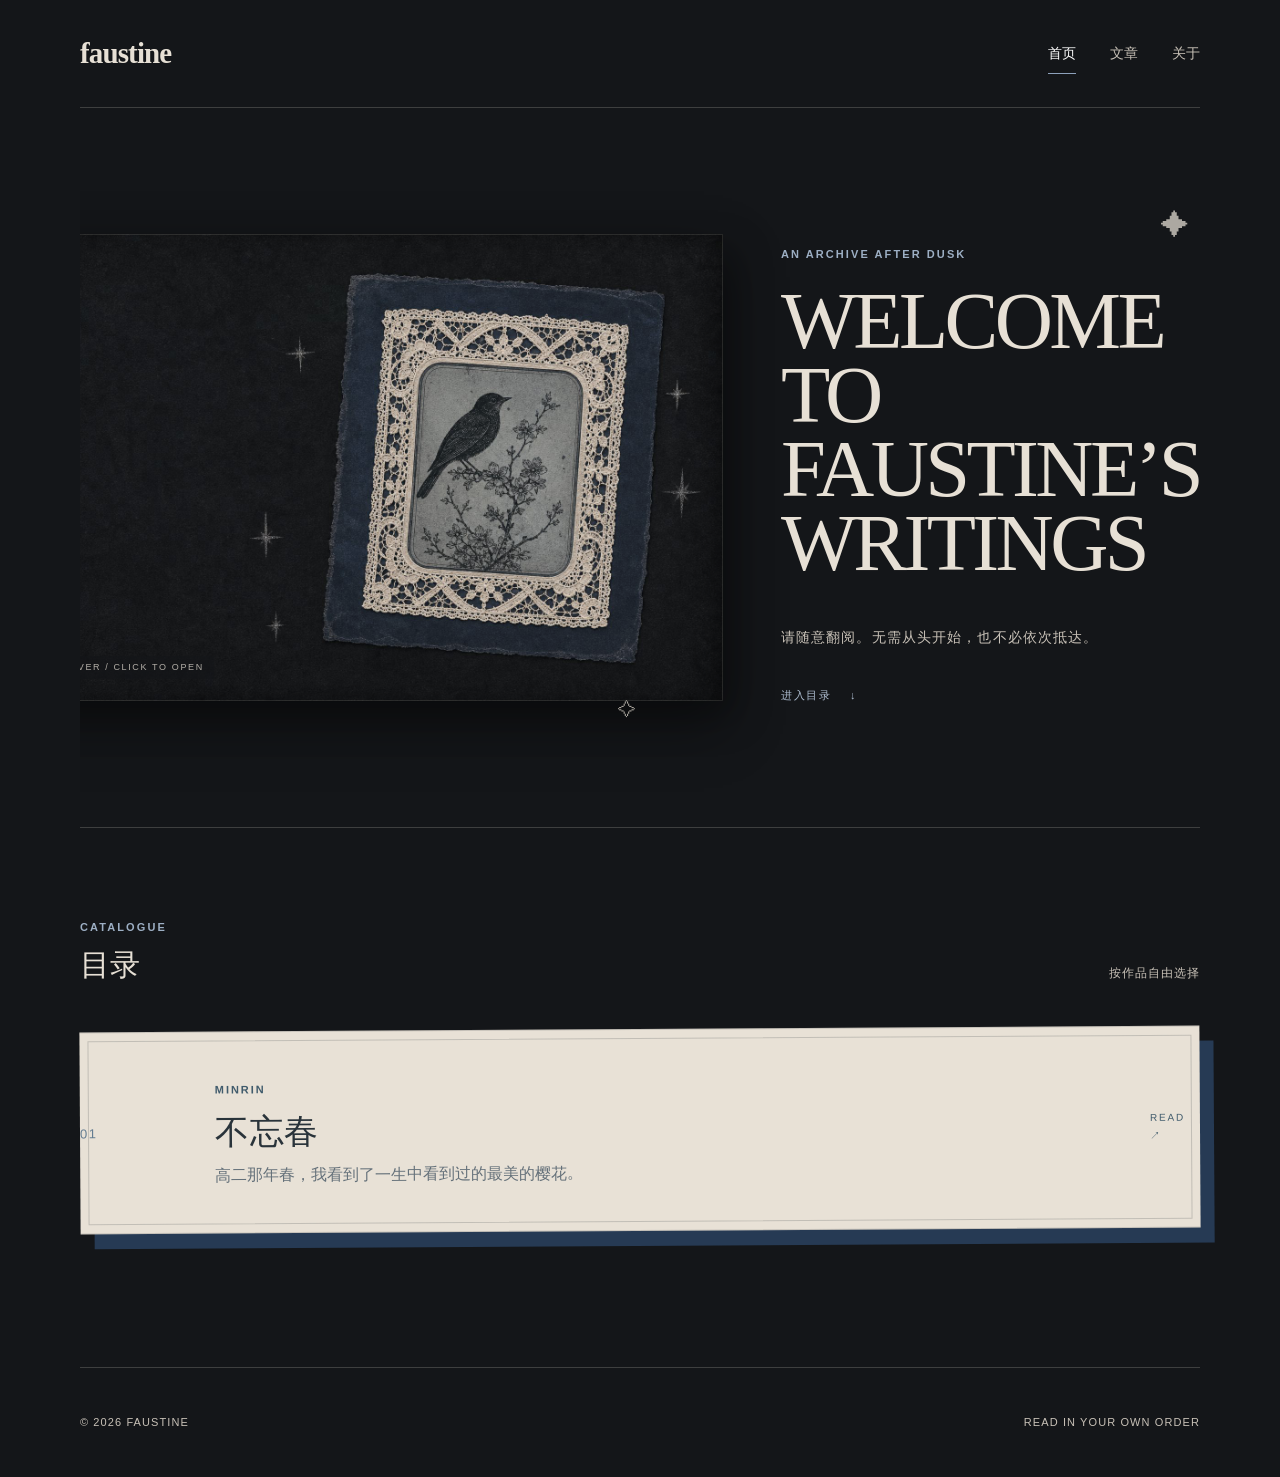
==== index.html @ b4529b36 "添加可翻开的夜读小书" ====
<!doctype html>
<html lang="zh-CN">
<head>
  <meta charset="utf-8">
  <meta name="viewport" content="width=device-width, initial-scale=1">
  <meta name="description" content="faustine 的个人文章存档。请随意翻阅，从任何一篇、任何一句进入都可以。">
  <title>faustine — Welcome to Faustine’s Writings</title>
  <link rel="stylesheet" href="styles.css">
</head>
<body class="home-night">
  <header class="site-header">
    <a class="brand" href="index.html">faustine</a>
    <nav aria-label="主要导航">
      <a class="active" href="index.html">首页</a>
      <a href="archive.html">文章</a>
      <a href="about.html">关于</a>
    </nav>
  </header>

  <main>
    <section class="hero editorial-hero">
      <div class="hero-art book-stage">
        <button class="keepsake-book" type="button" aria-expanded="false" aria-label="打开夜读小书">
          <span class="book-page book-inside" aria-hidden="true">
            <span class="inside-ornament">✦</span>
            <strong>感谢阅读</strong>
            <span>只是一些很平凡的文字</span>
            <em>祝阅读愉快</em>
            <span class="inside-ornament ornament-bottom">✧</span>
          </span>
          <span class="book-cover">
            <img src="assets/nocturne-lace-bird.jpg" alt="蕾丝框中的黑鸟与花枝插画">
            <span class="open-hint">hover / click to open</span>
          </span>
        </button>
      </div>
      <div class="hero-copy night-copy">
        <p class="eyebrow">an archive after dusk</p>
        <h1 class="welcome">Welcome to<br>Faustine’s<br>Writings</h1>
        <p class="intro">请随意翻阅。无需从头开始，也不必依次抵达。</p>
        <a class="enter-link" href="#catalogue">进入目录 <span>↓</span></a>
      </div>
      <span class="spark spark-a" aria-hidden="true">✦</span>
      <span class="spark spark-b" aria-hidden="true">✧</span>
    </section>

    <section class="catalogue night-catalogue" id="catalogue">
      <div class="section-heading">
        <div><p class="eyebrow">catalogue</p><h2>目录</h2></div>
        <p class="catalogue-note">按作品自由选择</p>
      </div>
      <a class="work-card paper-card" href="posts/buwangchun.html">
        <div class="work-index">01</div>
        <div class="work-info">
          <span class="pairing">minrin</span>
          <h3>不忘春</h3>
          <p>高二那年春，我看到了一生中看到过的最美的樱花。</p>
        </div>
        <span class="work-arrow">read ↗</span>
      </a>
    </section>
  </main>

  <footer>
    <p>© 2026 faustine</p>
    <p>read in your own order</p>
  </footer>
  <script>
    const book = document.querySelector('.keepsake-book');
    book.addEventListener('click', () => {
      const open = book.classList.toggle('is-open');
      book.setAttribute('aria-expanded', String(open));
      book.setAttribute('aria-label', open ? '合上夜读小书' : '打开夜读小书');
    });
    book.addEventListener('keydown', (event) => {
      if (event.key === 'Escape') {
        book.classList.remove('is-open');
        book.setAttribute('aria-expanded', 'false');
        book.setAttribute('aria-label', '打开夜读小书');
      }
    });
  </script>
</body>
</html>
---- styles.css ----
:root {
  --paper: #edf0f1;
  --paper-deep: #d8e0e4;
  --ink: #29333a;
  --muted: #65717a;
  --blue: #718c9d;
  --blue-deep: #405b6c;
  --blue-pale: #c7d4da;
  --line: rgba(41, 51, 58, .17);
  --serif: Georgia, "Noto Serif SC", "Songti SC", SimSun, serif;
  --sans: "Avenir Next", Avenir, Futura, "Century Gothic", "Segoe UI", "Microsoft YaHei", sans-serif;
  --zh-sans: "Noto Sans CJK SC", "Noto Sans SC", "Microsoft YaHei", "PingFang SC", SimHei, sans-serif;
}

* { box-sizing: border-box; }
html { scroll-behavior: smooth; }
body { margin: 0; background: var(--paper); color: var(--ink); font-family: var(--sans); line-height: 1.8; }
a { color: inherit; text-decoration: none; }
a:focus-visible { outline: 2px solid var(--blue); outline-offset: 5px; }

.site-header, main, footer { width: min(1120px, calc(100% - 48px)); margin-inline: auto; }
.site-header { height: 108px; display: flex; align-items: center; justify-content: space-between; border-bottom: 1px solid var(--line); }
.brand { font-family: var(--serif); font-size: 29px; font-weight: 600; letter-spacing: -.03em; }
nav { display: flex; gap: 34px; font-size: 14px; }
nav a { position: relative; color: var(--muted); }
nav a:hover, nav .active { color: var(--ink); }
nav .active::after { content: ""; position: absolute; left: 0; right: 0; bottom: -8px; height: 1px; background: var(--blue); }

.hero { min-height: 560px; display: grid; grid-template-columns: 1.08fr .92fr; align-items: center; gap: 10%; border-bottom: 1px solid var(--line); }
.eyebrow { margin: 0 0 22px; color: var(--blue-deep); font: 600 11px/1.4 var(--sans); letter-spacing: .19em; text-transform: uppercase; }
.hero h1 { margin: 0; font: 500 clamp(54px, 6.5vw, 90px)/.98 var(--sans); letter-spacing: -.055em; }
.hero .welcome { max-width: 700px; font-size: clamp(46px, 6.2vw, 82px); }
.hero h1 span { color: var(--blue); }
.intro { margin: 42px 0 0; color: var(--muted); font: 17px/2 var(--serif); letter-spacing: .08em; }
.blue-study { position: relative; height: 350px; overflow: hidden; background: #b6c5cd; box-shadow: 24px 24px 0 var(--paper-deep); }
.blue-study::before { content: ""; position: absolute; inset: 18px; border: 1px solid rgba(237,240,241,.58); }
.mist { position: absolute; height: 120px; width: 120%; left: -10%; border-radius: 50%; filter: blur(2px); }
.mist-one { top: 62px; background: rgba(232,238,240,.5); transform: rotate(-7deg); }
.mist-two { bottom: -38px; height: 185px; background: rgba(64,91,108,.32); transform: rotate(8deg); }
.page { position: absolute; bottom: 55px; width: 135px; height: 176px; background: rgba(237,240,241,.9); box-shadow: 0 12px 30px rgba(41,51,58,.14); }
.page::after { content: ""; position: absolute; left: 22px; right: 22px; top: 34px; height: 55px; background: repeating-linear-gradient(to bottom, rgba(64,91,108,.32) 0 1px, transparent 1px 10px); }
.page-one { left: 55px; transform: rotate(-9deg); }
.page-two { left: 158px; bottom: 43px; transform: rotate(7deg); background: rgba(216,224,228,.94); }
.blue-note { position: absolute; right: 35px; top: 35px; color: rgba(41,51,58,.68); font: italic 20px/1.15 var(--serif); letter-spacing: .02em; text-align: right; }

/* nocturnal editorial homepage */
.home-night { --night: #141619; --night-soft: #20242a; --night-blue: #263a54; --ivory: #e7e0d5; --ivory-soft: #c8c1b7; background: var(--night); color: var(--ivory); }
.home-night .site-header { border-bottom-color: rgba(231,224,213,.2); }
.home-night .brand { color: var(--ivory); }
.home-night nav a { color: var(--ivory-soft); }
.home-night nav a:hover, .home-night nav .active { color: #fff; }
.home-night nav .active::after { background: #8da1bb; }
.editorial-hero { position: relative; min-height: 720px; grid-template-columns: 1.28fr .72fr; gap: 4%; border-bottom-color: rgba(231,224,213,.2); overflow: hidden; }
.hero-art { position: relative; height: 610px; margin-left: -70px; }
.book-stage { display: grid; place-items: center; perspective: 1800px; }
.keepsake-book { position: relative; display: block; width: min(100%, 700px); aspect-ratio: 3 / 2; padding: 0; border: 0; color: inherit; background: transparent; cursor: pointer; transform-style: preserve-3d; }
.book-page, .book-cover { position: absolute; inset: 0; display: block; overflow: hidden; }
.book-inside { display: flex; flex-direction: column; align-items: center; justify-content: center; gap: 14px; padding: 55px; color: #253345; background: #e8e1d6; box-shadow: 0 24px 55px rgba(0,0,0,.35), inset 0 0 50px rgba(75,91,110,.14); }
.book-inside::before, .book-inside::after { content: ""; position: absolute; inset: 22px; border: 1px solid rgba(38,58,84,.4); pointer-events: none; }
.book-inside::after { inset: 30px; border-style: dotted; border-color: rgba(38,58,84,.28); }
.book-inside strong { position: relative; z-index: 1; font: 400 clamp(27px, 3vw, 40px)/1.2 var(--serif); letter-spacing: .12em; }
.book-inside > span:not(.inside-ornament) { position: relative; z-index: 1; font: 14px/1.8 var(--zh-sans); letter-spacing: .12em; }
.book-inside em { position: relative; z-index: 1; margin-top: 10px; color: #587087; font: italic 20px/1.4 var(--serif); letter-spacing: .1em; }
.inside-ornament { position: relative; z-index: 1; color: #6f8398; font-size: 17px; }
.ornament-bottom { margin-top: 8px; }
.book-cover { z-index: 2; transform-origin: left center; transform-style: preserve-3d; backface-visibility: hidden; transition: transform .9s cubic-bezier(.2,.75,.2,1), filter .45s ease; box-shadow: 12px 16px 35px rgba(0,0,0,.28); }
.book-cover img { width: 100%; height: 100%; object-fit: cover; object-position: center; filter: contrast(.98) saturate(.9); }
.book-cover::after { content: ""; position: absolute; inset: 0; box-shadow: inset 0 0 0 1px rgba(231,224,213,.12), inset -18px 0 25px rgba(0,0,0,.25); pointer-events: none; }
.open-hint { position: absolute; left: 28px; bottom: 22px; z-index: 2; padding: 7px 10px; color: rgba(231,224,213,.75); background: rgba(20,22,25,.58); font: 9px/1 var(--sans); letter-spacing: .18em; text-transform: uppercase; }
.keepsake-book.is-open .book-cover { transform: rotateY(-158deg); filter: brightness(.78); }
.keepsake-book:focus-visible { outline: 1px solid #aebdd0; outline-offset: 8px; }
@media (hover: hover) and (pointer: fine) {
  .keepsake-book:hover .book-cover { transform: rotateY(-158deg); filter: brightness(.78); }
}
.night-copy { position: relative; z-index: 2; padding: 65px 0 45px; }
.night-copy .eyebrow { color: #9dafc4; }
.hero .night-copy .welcome { color: var(--ivory); font-family: "Bodoni 72", Didot, "Baskerville", Georgia, serif; font-size: clamp(52px, 6.3vw, 96px); font-weight: 400; line-height: .92; letter-spacing: -.045em; text-transform: uppercase; }
.night-copy .intro { max-width: 430px; color: var(--ivory-soft); font-family: var(--zh-sans); font-size: 14px; letter-spacing: .08em; }
.enter-link { display: inline-flex; gap: 18px; align-items: center; margin-top: 35px; color: #aebdd0; font-size: 11px; letter-spacing: .16em; text-transform: uppercase; }
.spark { position: absolute; z-index: 3; color: rgba(231,224,213,.72); font-size: 28px; }
.spark-a { right: 1%; top: 13%; }
.spark-b { left: 48%; bottom: 14%; font-size: 18px; }
.night-catalogue { padding-top: 110px; }
.night-catalogue .section-heading { color: var(--ivory); }
.night-catalogue .section-heading .eyebrow { color: #9dafc4; }
.night-catalogue .catalogue-note { color: var(--ivory-soft); }
.paper-card { position: relative; margin: 16px 0 18px; padding: 46px 42px; color: var(--ink); border: 0; background: #e8e1d6; box-shadow: 14px 15px 0 var(--night-blue); transform: rotate(-.35deg); transition: transform .25s ease, box-shadow .25s ease; }
.paper-card::before { content: ""; position: absolute; inset: 8px; border: 1px solid rgba(41,51,58,.2); pointer-events: none; }
.paper-card:hover { transform: rotate(0) translateY(-4px); box-shadow: 18px 21px 0 var(--night-blue); }
.paper-card .pairing { color: var(--blue-deep); }
.paper-card .work-index { color: #637c91; }
.paper-card .work-arrow { color: var(--blue-deep); font-size: 10px; letter-spacing: .18em; text-transform: uppercase; }
.home-night footer { border-top-color: rgba(231,224,213,.2); color: var(--ivory-soft); }

.latest, .catalogue { padding: 92px 0 118px; }
.section-heading { display: flex; justify-content: space-between; align-items: baseline; margin-bottom: 45px; }
.section-heading h2 { margin: 0; font: 500 30px/1.3 var(--serif); }
.section-heading > a { color: var(--muted); font-size: 13px; }
.catalogue .section-heading { align-items: end; }
.catalogue .section-heading .eyebrow { margin-bottom: 10px; }
.catalogue-note { margin: 0; color: var(--muted); font-size: 12px; letter-spacing: .08em; }
.work-card { display: grid; grid-template-columns: 110px 1fr 50px; gap: 25px; align-items: center; padding: 42px 0; border-top: 1px solid var(--line); border-bottom: 1px solid var(--line); }
.work-card:hover h3 { color: var(--blue-deep); }
.work-index, .archive-number { color: var(--blue); font: 500 13px/1 var(--sans); letter-spacing: .12em; }
.work-info h3 { margin: 7px 0 9px; font: 500 34px/1.25 var(--zh-sans); letter-spacing: .02em; }
.work-info > p { margin: 0; color: var(--muted); font-family: var(--zh-sans); }
.work-arrow { color: var(--blue); font-size: 22px; }
.pairing { display: inline-block; margin: 0; color: var(--blue-deep); font: 600 11px/1.4 var(--sans); letter-spacing: .18em; text-transform: uppercase; }
.post-card { display: grid; grid-template-columns: 120px 1fr; padding: 42px 0; border-top: 1px solid var(--line); border-bottom: 1px solid var(--line); }
.post-number { color: var(--blue); font: italic 38px var(--serif); }
.meta, .category { margin: 0 0 8px; color: var(--muted); font-size: 11px; letter-spacing: .12em; }
.post-body h3 { margin: 0 0 14px; font: 500 30px/1.4 var(--serif); }
.post-body > p:not(.meta) { max-width: 650px; color: var(--muted); }
.read-more { display: inline-block; margin-top: 8px; padding-bottom: 2px; color: var(--blue-deep); border-bottom: 1px solid var(--blue-deep); font-size: 13px; }

.page-shell { min-height: calc(100vh - 220px); padding: 85px 0 120px; }
.page-title { max-width: 650px; margin-bottom: 70px; }
.page-title h1 { margin: 0 0 18px; font: 500 clamp(50px, 7vw, 88px)/1 var(--serif); letter-spacing: -.045em; }
.page-title > p:last-child { color: var(--muted); }
.archive-list article { display: grid; grid-template-columns: 150px 1fr 50px; gap: 28px; align-items: start; padding: 34px 0; border-top: 1px solid var(--line); }
.archive-list article:last-child { border-bottom: 1px solid var(--line); }
.archive-list time { color: var(--muted); font: 13px var(--sans); }
.archive-list h2 { margin: 0 0 7px; font: 500 28px var(--serif); }
.archive-list h2 a:hover, .post-body h3 a:hover { color: var(--blue-deep); }
.archive-list article p:last-child { margin: 0; color: var(--muted); }
.arrow { font-size: 20px; color: var(--blue); }

.about-grid { display: grid; grid-template-columns: .75fr 1.25fr; gap: 11%; align-items: start; }
.portrait { aspect-ratio: 4/5; display: grid; place-items: center; background: var(--blue-deep); color: var(--paper); box-shadow: 20px 20px 0 var(--blue-pale); }
.portrait span { font: italic 100px var(--serif); opacity: .84; }
.prose { max-width: 600px; font-family: var(--serif); font-size: 17px; }
.prose p { margin: 0 0 25px; }
.prose .lead { font-size: 27px; }
.signature { padding-top: 20px; color: var(--blue-deep); font-style: italic; }

.article-shell { width: min(760px, calc(100% - 48px)); padding: 70px 0 120px; }
.back { display: inline-block; margin-bottom: 85px; color: var(--muted); font-size: 13px; }
.article-shell header { padding-bottom: 42px; border-bottom: 1px solid var(--line); }
.article-shell h1 { margin: 0 0 22px; font: 500 clamp(42px, 7vw, 72px)/1.15 var(--serif); }
.dek { color: var(--muted); font: 18px var(--serif); }
.article-content { padding-top: 48px; font: 18px/2.05 var(--serif); }
.article-content p { margin: 0 0 1.7em; }
.article-content blockquote { margin: 2.5em 0; padding: 6px 0 6px 28px; border-left: 2px solid var(--blue); color: var(--blue-deep); font-size: 21px; font-style: italic; }
.article-end { margin-top: 70px; color: var(--blue); text-align: center; font-size: 24px; }
.story-page { width: min(820px, calc(100% - 48px)); }
.story-page header .pairing { margin-bottom: 22px; }
.story-page h1 { font-family: var(--zh-sans); font-weight: 600; letter-spacing: .08em; }
.story-page .dek { font-family: var(--zh-sans); line-height: 1.9; }
.story-content { font-family: var(--zh-sans); font-size: 17px; line-height: 2.05; letter-spacing: .025em; }
.story-content p { margin-bottom: 1.35em; }
.chapter-mark { display: flex; align-items: center; gap: 22px; margin: 86px 0 48px; color: var(--blue-deep); font: 600 12px/1 var(--sans); letter-spacing: .2em; text-transform: uppercase; }
.chapter-mark:first-child { margin-top: 25px; }
.chapter-mark::after { content: ""; height: 1px; flex: 1; background: var(--line); }
.scene-break { margin: 42px 0; color: var(--blue); text-align: center; font-size: 12px; }
.story-end { margin: 90px 0 20px; color: var(--blue-deep); text-align: center; font: 500 12px/1 var(--sans); letter-spacing: .28em; text-transform: uppercase; }

footer { min-height: 110px; display: flex; align-items: center; justify-content: space-between; border-top: 1px solid var(--line); color: var(--muted); font-size: 11px; letter-spacing: .1em; text-transform: uppercase; }

@media (max-width: 720px) {
  .site-header, main, footer, .article-shell { width: min(100% - 32px, 1120px); }
  .site-header { height: 84px; }
  nav { gap: 20px; }
  .hero { grid-template-columns: 1fr; gap: 55px; padding: 78px 0; }
  .hero h1 { font-size: clamp(70px, 22vw, 105px); }
  .blue-study { height: 290px; }
  .page { transform: scale(.83) rotate(-9deg); transform-origin: bottom left; }
  .page-two { transform: scale(.83) rotate(7deg); }
  .post-card { grid-template-columns: 58px 1fr; }
  .work-card { grid-template-columns: 44px 1fr 24px; gap: 14px; }
  .work-info h3 { font-size: 28px; }
  .archive-list article { grid-template-columns: 1fr 30px; }
  .archive-list time { grid-column: 1 / -1; }
  .about-grid { grid-template-columns: 1fr; gap: 65px; }
  .portrait { max-width: 350px; }
  footer { padding: 24px 0; display: block; }
  .editorial-hero { min-height: auto; gap: 0; padding-top: 32px; }
  .hero-art { height: 430px; margin: 0 -16px; order: 2; }
  .keepsake-book { width: calc(100% - 24px); }
  .book-inside { padding: 35px; gap: 9px; }
  .book-inside strong { font-size: clamp(23px, 7vw, 32px); }
  .book-inside > span:not(.inside-ornament) { font-size: 12px; }
  .book-inside em { font-size: 17px; }
  .open-hint { left: 18px; bottom: 16px; }
  .night-copy { padding: 30px 0 0; order: 1; }
  .hero .night-copy .welcome { font-size: clamp(46px, 15vw, 72px); }
  .night-copy .intro { margin-top: 30px; }
  .spark-a { top: 48%; right: 2%; }
  .spark-b { display: none; }
  .night-catalogue { padding-top: 80px; }
  .paper-card { padding: 34px 24px; box-shadow: 9px 10px 0 var(--night-blue); }
}

@media (prefers-reduced-motion: reduce) {
  .book-cover { transition-duration: .01ms; }
}
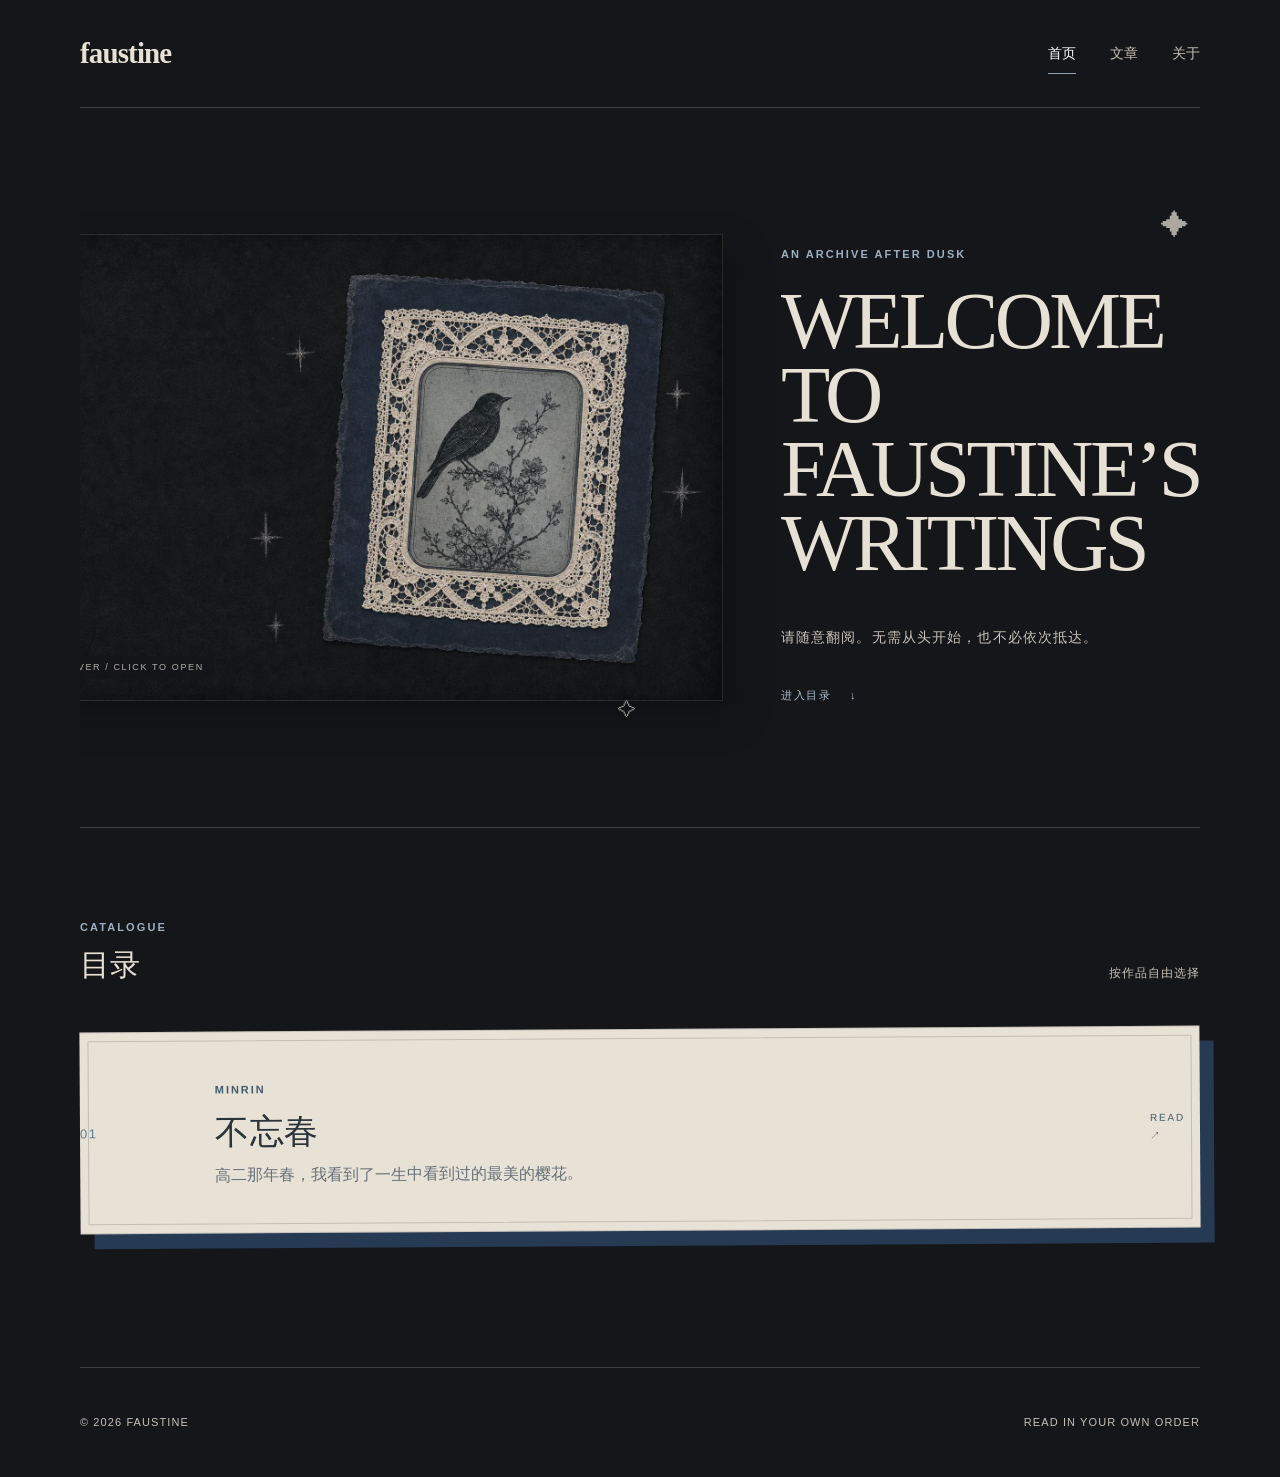
==== commit 87bf2e1b: "重做双页书籍交互" ====
--- a/index.html
+++ b/index.html
@@ -21,12 +21,18 @@
     <section class="hero editorial-hero">
       <div class="hero-art book-stage">
         <button class="keepsake-book" type="button" aria-expanded="false" aria-label="打开夜读小书">
-          <span class="book-page book-inside" aria-hidden="true">
-            <span class="inside-ornament">✦</span>
-            <strong>感谢阅读</strong>
-            <span>只是一些很平凡的文字</span>
-            <em>祝阅读愉快</em>
-            <span class="inside-ornament ornament-bottom">✧</span>
+          <span class="book-spread">
+            <span class="book-leaf left-leaf" aria-hidden="true">
+              <span class="leaf-stars">✦　　✧</span>
+              <span class="leaf-caption">a small note<br>before reading</span>
+            </span>
+            <span class="book-leaf right-leaf">
+              <span class="inside-ornament">✦</span>
+              <strong>感谢阅读</strong>
+              <span>只是一些很平凡的文字</span>
+              <em>祝阅读愉快</em>
+              <span class="inside-ornament ornament-bottom">✧</span>
+            </span>
           </span>
           <span class="book-cover">
             <img src="assets/nocturne-lace-bird.jpg" alt="蕾丝框中的黑鸟与花枝插画">
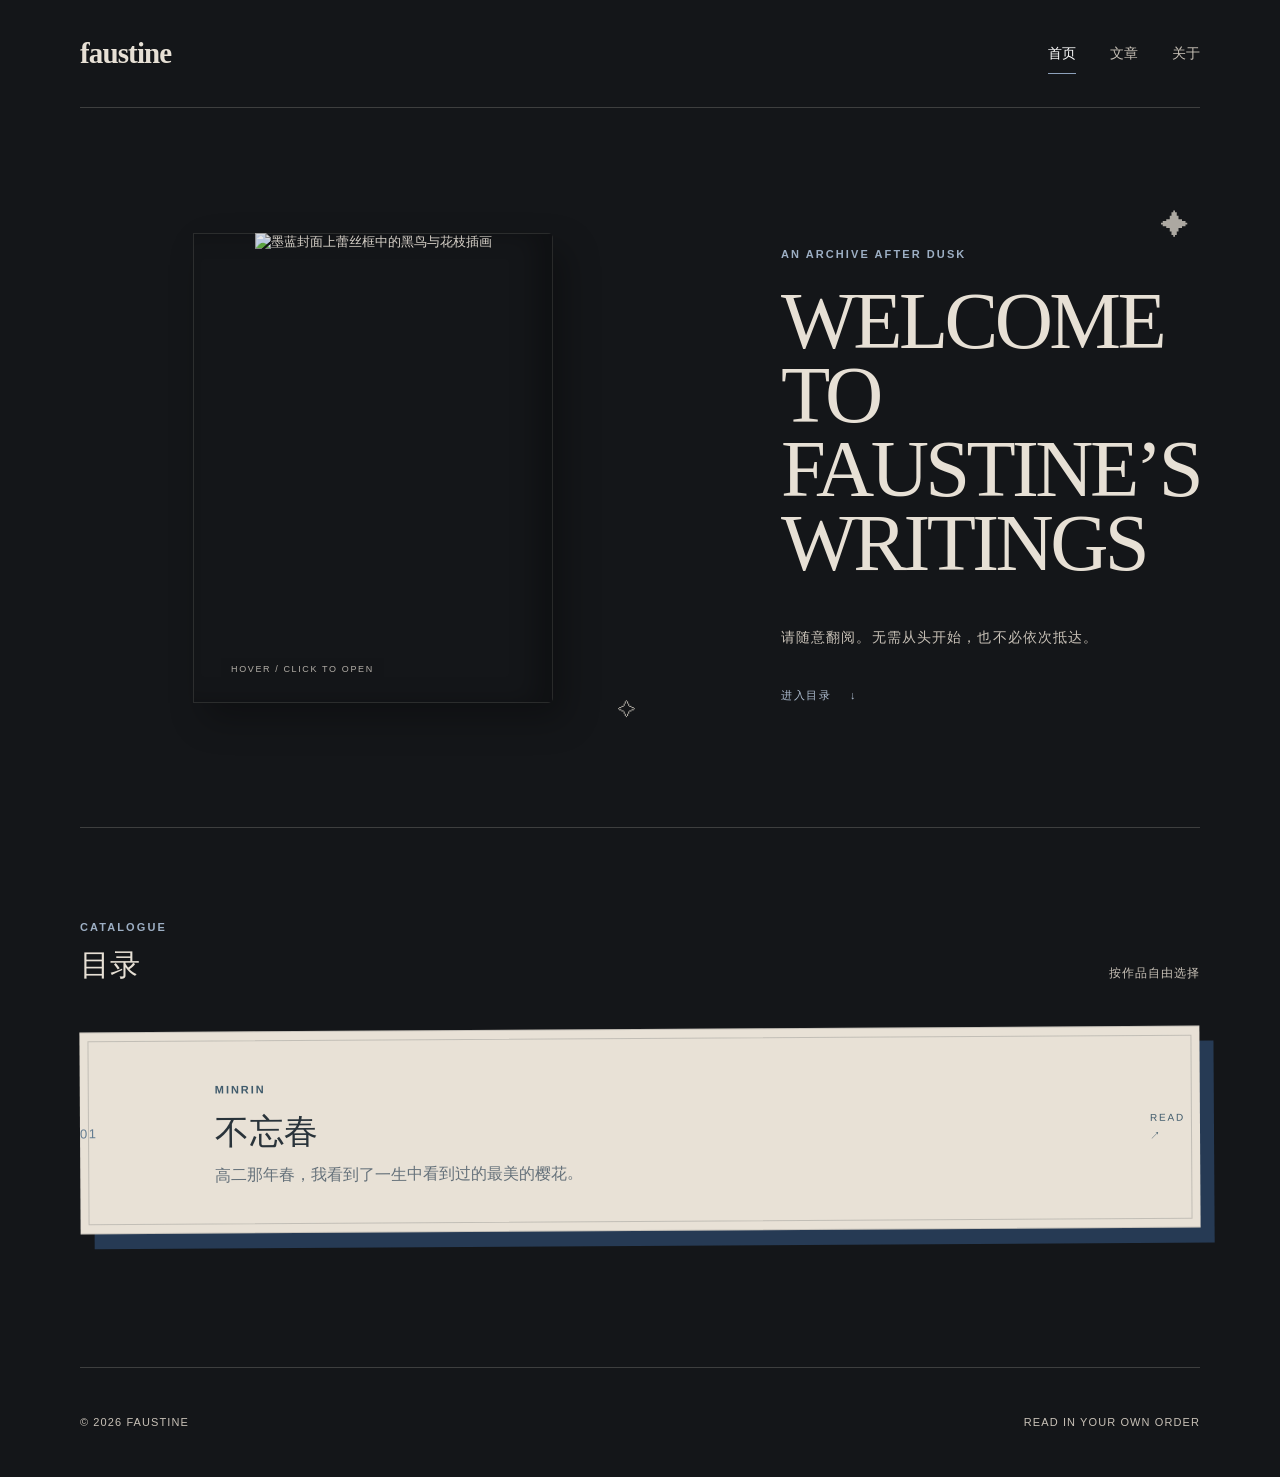
==== commit 77e88da9: "改用裁剪后的真实书籍封面" ====
--- a/index.html
+++ b/index.html
@@ -35,7 +35,7 @@
             </span>
           </span>
           <span class="book-cover">
-            <img src="assets/nocturne-lace-bird.jpg" alt="蕾丝框中的黑鸟与花枝插画">
+            <img src="assets/lace-bird-book-cover.jpg" alt="墨蓝封面上蕾丝框中的黑鸟与花枝插画">
             <span class="open-hint">hover / click to open</span>
           </span>
         </button>
--- a/styles.css
+++ b/styles.css
@@ -52,25 +52,33 @@
 .home-night nav .active::after { background: #8da1bb; }
 .editorial-hero { position: relative; min-height: 720px; grid-template-columns: 1.28fr .72fr; gap: 4%; border-bottom-color: rgba(231,224,213,.2); overflow: hidden; }
 .hero-art { position: relative; height: 610px; margin-left: -70px; }
-.book-stage { display: grid; place-items: center; perspective: 1800px; }
-.keepsake-book { position: relative; display: block; width: min(100%, 700px); aspect-ratio: 3 / 2; padding: 0; border: 0; color: inherit; background: transparent; cursor: pointer; transform-style: preserve-3d; }
-.book-page, .book-cover { position: absolute; inset: 0; display: block; overflow: hidden; }
-.book-inside { display: flex; flex-direction: column; align-items: center; justify-content: center; gap: 14px; padding: 55px; color: #253345; background: #e8e1d6; box-shadow: 0 24px 55px rgba(0,0,0,.35), inset 0 0 50px rgba(75,91,110,.14); }
-.book-inside::before, .book-inside::after { content: ""; position: absolute; inset: 22px; border: 1px solid rgba(38,58,84,.4); pointer-events: none; }
-.book-inside::after { inset: 30px; border-style: dotted; border-color: rgba(38,58,84,.28); }
-.book-inside strong { position: relative; z-index: 1; font: 400 clamp(27px, 3vw, 40px)/1.2 var(--serif); letter-spacing: .12em; }
-.book-inside > span:not(.inside-ornament) { position: relative; z-index: 1; font: 14px/1.8 var(--zh-sans); letter-spacing: .12em; }
-.book-inside em { position: relative; z-index: 1; margin-top: 10px; color: #587087; font: italic 20px/1.4 var(--serif); letter-spacing: .1em; }
+.book-stage { display: grid; place-items: center; perspective: 1900px; overflow: visible; }
+.keepsake-book { position: relative; display: block; width: min(100%, 720px); height: 470px; padding: 0; border: 0; color: inherit; background: transparent; cursor: pointer; transform: translateX(-25%); transform-style: preserve-3d; transition: transform .9s cubic-bezier(.2,.75,.2,1); }
+.book-spread { position: absolute; inset: 0; display: grid; grid-template-columns: 1fr 1fr; opacity: 0; transform: scale(.97); transition: opacity .3s ease, transform .8s ease; }
+.book-leaf { position: relative; display: flex; overflow: hidden; flex-direction: column; align-items: center; justify-content: center; color: #253345; background: #e8e1d6; box-shadow: 0 24px 55px rgba(0,0,0,.35), inset 0 0 50px rgba(75,91,110,.14); }
+.book-leaf::before, .book-leaf::after { content: ""; position: absolute; inset: 20px; border: 1px solid rgba(38,58,84,.35); pointer-events: none; }
+.book-leaf::after { inset: 28px; border-style: dotted; border-color: rgba(38,58,84,.24); }
+.left-leaf { border-radius: 5px 0 0 5px; box-shadow: 0 24px 55px rgba(0,0,0,.35), inset -25px 0 35px rgba(54,65,78,.1); }
+.right-leaf { gap: 14px; padding: 48px; border-radius: 0 5px 5px 0; box-shadow: 0 24px 55px rgba(0,0,0,.35), inset 25px 0 35px rgba(54,65,78,.1); }
+.right-leaf strong { position: relative; z-index: 1; font: 400 clamp(25px, 2.7vw, 37px)/1.2 var(--serif); letter-spacing: .12em; }
+.right-leaf > span:not(.inside-ornament) { position: relative; z-index: 1; font: 13px/1.8 var(--zh-sans); letter-spacing: .1em; }
+.right-leaf em { position: relative; z-index: 1; margin-top: 8px; color: #587087; font: italic 19px/1.4 var(--serif); letter-spacing: .1em; }
+.leaf-stars { position: relative; z-index: 1; color: #71859a; font-size: 22px; }
+.leaf-caption { position: relative; z-index: 1; margin-top: 28px; color: #5c7187; font: italic 17px/1.45 var(--serif); letter-spacing: .06em; text-align: center; }
 .inside-ornament { position: relative; z-index: 1; color: #6f8398; font-size: 17px; }
 .ornament-bottom { margin-top: 8px; }
-.book-cover { z-index: 2; transform-origin: left center; transform-style: preserve-3d; backface-visibility: hidden; transition: transform .9s cubic-bezier(.2,.75,.2,1), filter .45s ease; box-shadow: 12px 16px 35px rgba(0,0,0,.28); }
+.book-cover { position: absolute; z-index: 2; top: 0; bottom: 0; left: 50%; width: 50%; display: block; overflow: hidden; border-radius: 0 5px 5px 0; transform-origin: left center; transform-style: preserve-3d; backface-visibility: hidden; transition: transform .9s cubic-bezier(.2,.75,.2,1), filter .45s ease; box-shadow: 12px 16px 35px rgba(0,0,0,.28); }
 .book-cover img { width: 100%; height: 100%; object-fit: cover; object-position: center; filter: contrast(.98) saturate(.9); }
 .book-cover::after { content: ""; position: absolute; inset: 0; box-shadow: inset 0 0 0 1px rgba(231,224,213,.12), inset -18px 0 25px rgba(0,0,0,.25); pointer-events: none; }
 .open-hint { position: absolute; left: 28px; bottom: 22px; z-index: 2; padding: 7px 10px; color: rgba(231,224,213,.75); background: rgba(20,22,25,.58); font: 9px/1 var(--sans); letter-spacing: .18em; text-transform: uppercase; }
-.keepsake-book.is-open .book-cover { transform: rotateY(-158deg); filter: brightness(.78); }
+.keepsake-book.is-open { transform: translateX(0); }
+.keepsake-book.is-open .book-spread { opacity: 1; transform: scale(1); }
+.keepsake-book.is-open .book-cover { transform: rotateY(-180deg); filter: brightness(.72); }
 .keepsake-book:focus-visible { outline: 1px solid #aebdd0; outline-offset: 8px; }
 @media (hover: hover) and (pointer: fine) {
-  .keepsake-book:hover .book-cover { transform: rotateY(-158deg); filter: brightness(.78); }
+  .keepsake-book:hover { transform: translateX(0); }
+  .keepsake-book:hover .book-spread { opacity: 1; transform: scale(1); }
+  .keepsake-book:hover .book-cover { transform: rotateY(-180deg); filter: brightness(.72); }
 }
 .night-copy { position: relative; z-index: 2; padding: 65px 0 45px; }
 .night-copy .eyebrow { color: #9dafc4; }
@@ -132,6 +140,21 @@
 .prose p { margin: 0 0 25px; }
 .prose .lead { font-size: 27px; }
 .signature { padding-top: 20px; color: var(--blue-deep); font-style: italic; }
+.about-japanese { padding: 18px 0 0; color: var(--muted); font-family: "Yu Mincho", "Hiragino Mincho ProN", "Noto Serif JP", serif; font-size: 12px; line-height: 2; letter-spacing: .08em; border-top: 1px solid var(--line); }
+
+/* horizontal newspaper archive */
+.newspaper-page { background: #e7e7e2; color: #20262b; }
+.newspaper-shell { width: min(980px, calc(100% - 48px)); }
+.newspaper-head { margin-bottom: 58px; text-align: center; border-bottom: 4px double #29333a; }
+.paper-kicker { margin: 0 0 12px; font: 600 10px/1 var(--sans); letter-spacing: .22em; text-transform: uppercase; }
+.newspaper-head h1 { margin: 0 0 22px; font: 500 clamp(54px, 9vw, 94px)/.95 var(--serif); letter-spacing: .12em; }
+.paper-rule { display: flex; justify-content: space-between; padding: 8px 0; border-top: 1px solid #29333a; font: 10px/1 var(--sans); letter-spacing: .16em; text-transform: uppercase; }
+.newspaper-list { border-top: 1px solid #29333a; }
+.newspaper-row { display: grid; grid-template-columns: 70px minmax(0, 1fr) 42px; align-items: center; min-height: 112px; border-bottom: 1px solid #29333a; }
+.news-number { font: 500 11px/1 var(--sans); letter-spacing: .16em; }
+.newspaper-row h2 { min-width: 0; margin: 0; font: 600 clamp(30px, 5vw, 48px)/1.2 var(--zh-sans); letter-spacing: .12em; white-space: nowrap; }
+.news-arrow { justify-self: end; font-size: 22px; }
+.newspaper-row:hover h2 { font-style: italic; }
 
 .article-shell { width: min(760px, calc(100% - 48px)); padding: 70px 0 120px; }
 .back { display: inline-block; margin-bottom: 85px; color: var(--muted); font-size: 13px; }
@@ -175,11 +198,12 @@
   footer { padding: 24px 0; display: block; }
   .editorial-hero { min-height: auto; gap: 0; padding-top: 32px; }
   .hero-art { height: 430px; margin: 0 -16px; order: 2; }
-  .keepsake-book { width: calc(100% - 24px); }
-  .book-inside { padding: 35px; gap: 9px; }
-  .book-inside strong { font-size: clamp(23px, 7vw, 32px); }
-  .book-inside > span:not(.inside-ornament) { font-size: 12px; }
-  .book-inside em { font-size: 17px; }
+  .keepsake-book { width: calc(100% - 10px); height: 300px; }
+  .right-leaf { padding: 24px; gap: 8px; }
+  .right-leaf strong { font-size: clamp(19px, 5.8vw, 27px); }
+  .right-leaf > span:not(.inside-ornament) { font-size: 10px; letter-spacing: .04em; }
+  .right-leaf em { font-size: 14px; }
+  .leaf-caption { font-size: 13px; }
   .open-hint { left: 18px; bottom: 16px; }
   .night-copy { padding: 30px 0 0; order: 1; }
   .hero .night-copy .welcome { font-size: clamp(46px, 15vw, 72px); }
@@ -188,6 +212,11 @@
   .spark-b { display: none; }
   .night-catalogue { padding-top: 80px; }
   .paper-card { padding: 34px 24px; box-shadow: 9px 10px 0 var(--night-blue); }
+  .newspaper-shell { width: min(100% - 28px, 980px); padding-top: 52px; }
+  .newspaper-head { margin-bottom: 38px; }
+  .newspaper-head h1 { font-size: 54px; }
+  .newspaper-row { grid-template-columns: 42px minmax(0, 1fr) 28px; min-height: 88px; }
+  .newspaper-row h2 { font-size: clamp(27px, 9vw, 38px); letter-spacing: .08em; }
 }
 
 @media (prefers-reduced-motion: reduce) {
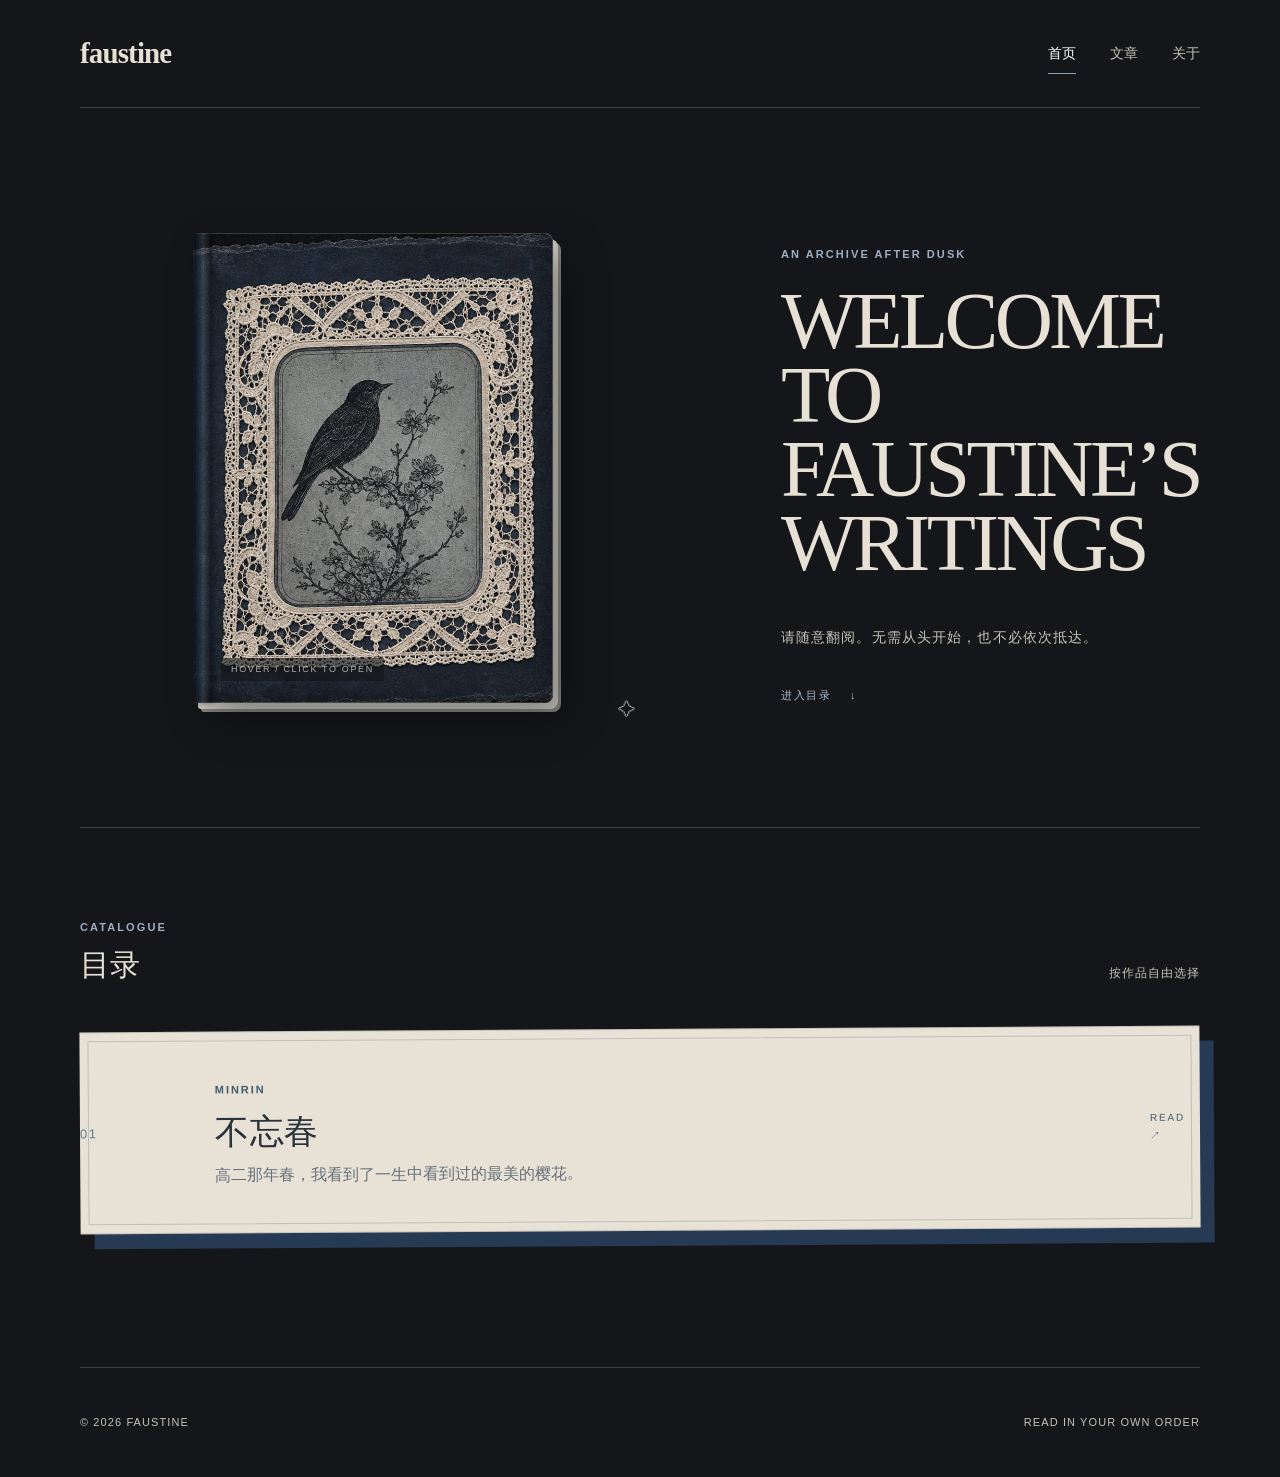
==== commit 555aaf13: "移除首页右侧星形装饰" ====
--- a/index.html
+++ b/index.html
@@ -46,7 +46,6 @@
         <p class="intro">请随意翻阅。无需从头开始，也不必依次抵达。</p>
         <a class="enter-link" href="#catalogue">进入目录 <span>↓</span></a>
       </div>
-      <span class="spark spark-a" aria-hidden="true">✦</span>
       <span class="spark spark-b" aria-hidden="true">✧</span>
     </section>
 
--- a/styles.css
+++ b/styles.css
@@ -67,9 +67,10 @@
 .leaf-caption { position: relative; z-index: 1; margin-top: 28px; color: #5c7187; font: italic 17px/1.45 var(--serif); letter-spacing: .06em; text-align: center; }
 .inside-ornament { position: relative; z-index: 1; color: #6f8398; font-size: 17px; }
 .ornament-bottom { margin-top: 8px; }
-.book-cover { position: absolute; z-index: 2; top: 0; bottom: 0; left: 50%; width: 50%; display: block; overflow: hidden; border-radius: 0 5px 5px 0; transform-origin: left center; transform-style: preserve-3d; backface-visibility: hidden; transition: transform .9s cubic-bezier(.2,.75,.2,1), filter .45s ease; box-shadow: 12px 16px 35px rgba(0,0,0,.28); }
-.book-cover img { width: 100%; height: 100%; object-fit: cover; object-position: center; filter: contrast(.98) saturate(.9); }
-.book-cover::after { content: ""; position: absolute; inset: 0; box-shadow: inset 0 0 0 1px rgba(231,224,213,.12), inset -18px 0 25px rgba(0,0,0,.25); pointer-events: none; }
+.book-cover { position: absolute; z-index: 2; top: 0; bottom: 0; left: 50%; width: 50%; display: block; overflow: visible; border-radius: 3px 8px 8px 3px; transform-origin: left center; transform-style: preserve-3d; backface-visibility: hidden; transition: transform .9s cubic-bezier(.2,.75,.2,1), filter .45s ease; box-shadow: 15px 18px 38px rgba(0,0,0,.38), 5px 6px 0 #d5d0c7, 8px 9px 0 #8b8b87; }
+.book-cover img { position: absolute; inset: 0; z-index: 1; width: 100%; height: 100%; object-fit: cover; object-position: center; border-radius: 3px 8px 8px 3px; filter: contrast(.98) saturate(.9); }
+.book-cover::before { content: ""; position: absolute; z-index: 3; top: 0; bottom: 0; left: 0; width: 18px; border-radius: 3px 0 0 3px; background: linear-gradient(90deg, rgba(4,10,19,.78), rgba(40,59,82,.45) 42%, rgba(220,225,226,.12) 55%, rgba(3,9,18,.45)); box-shadow: 3px 0 5px rgba(0,0,0,.35); pointer-events: none; }
+.book-cover::after { content: ""; position: absolute; z-index: 2; inset: 0; border-radius: 3px 8px 8px 3px; box-shadow: inset 0 0 0 1px rgba(231,224,213,.2), inset -12px 0 16px rgba(0,0,0,.22), inset 0 -8px 11px rgba(0,0,0,.18); pointer-events: none; }
 .open-hint { position: absolute; left: 28px; bottom: 22px; z-index: 2; padding: 7px 10px; color: rgba(231,224,213,.75); background: rgba(20,22,25,.58); font: 9px/1 var(--sans); letter-spacing: .18em; text-transform: uppercase; }
 .keepsake-book.is-open { transform: translateX(0); }
 .keepsake-book.is-open .book-spread { opacity: 1; transform: scale(1); }
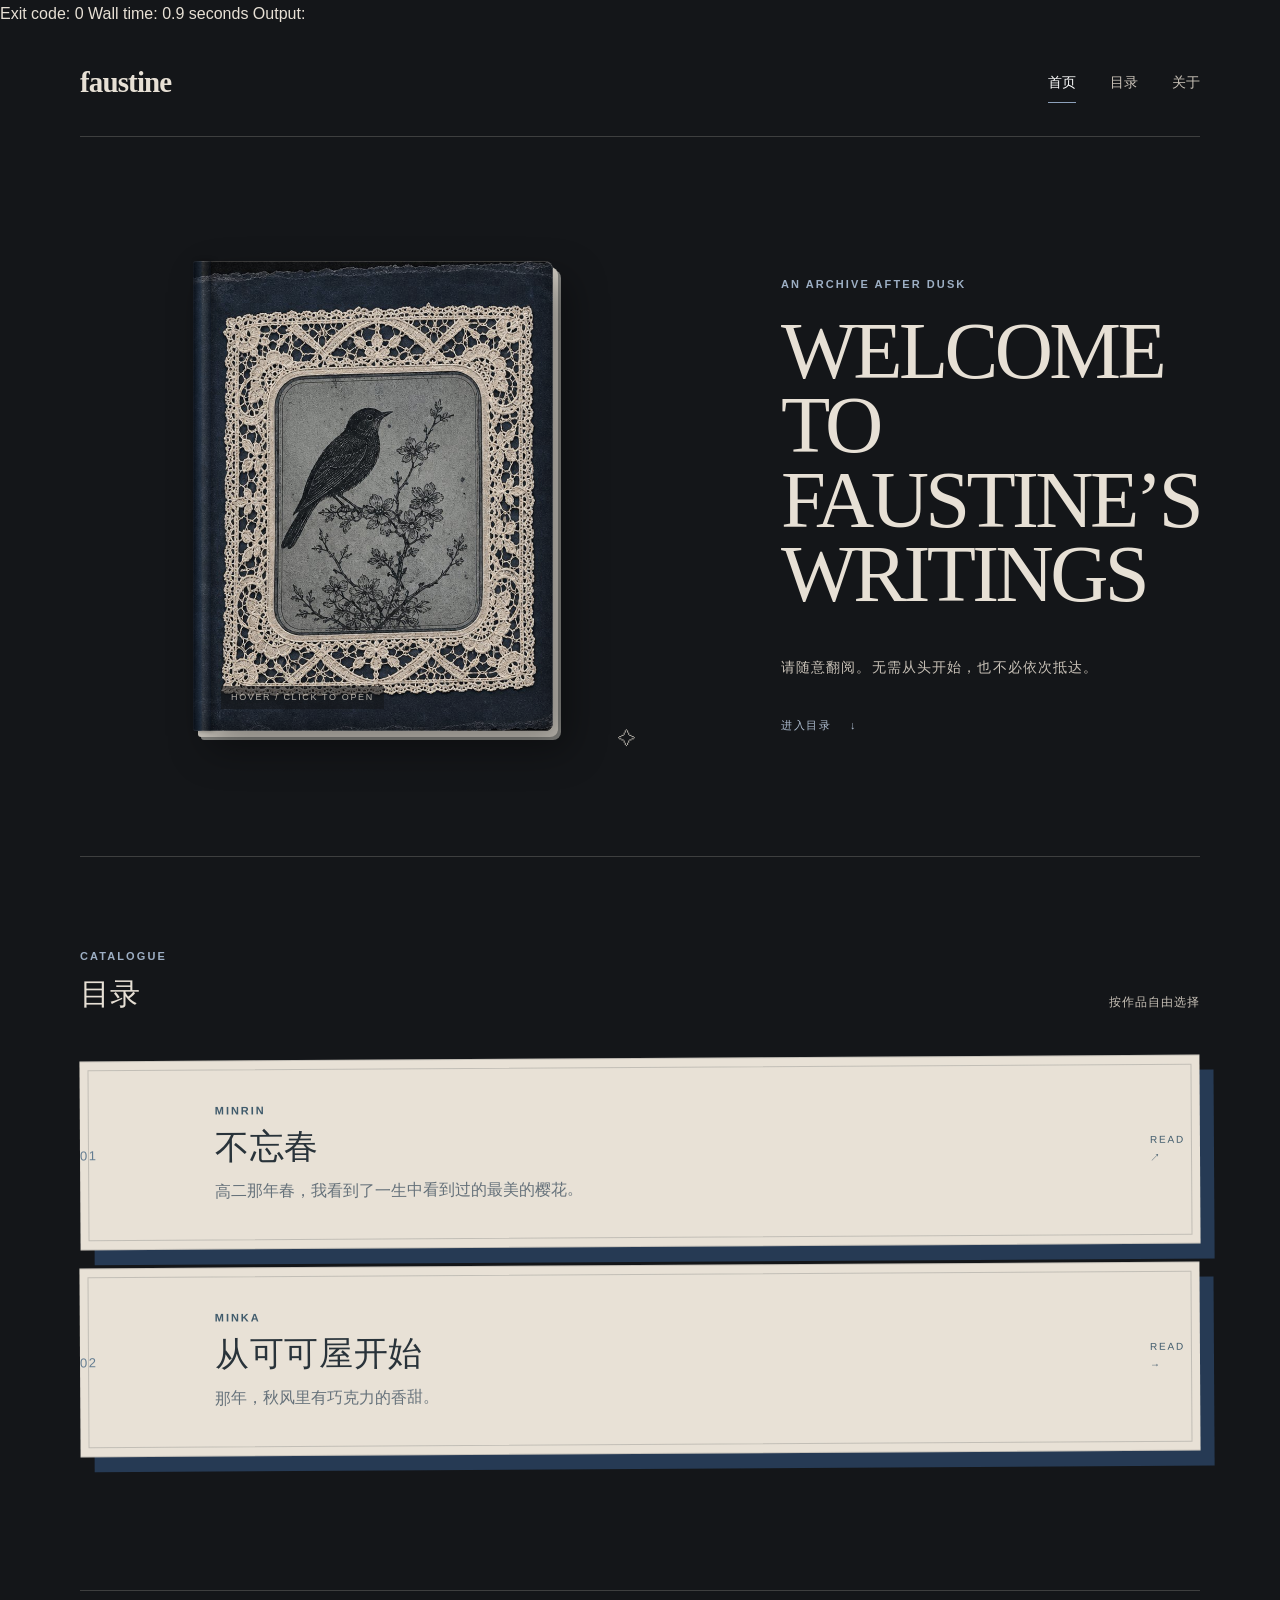
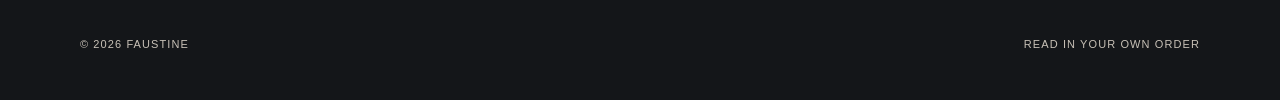
==== commit daaf08b9: "Update index.html for minka story" ====
--- a/index.html
+++ b/index.html
@@ -1,3 +1,6 @@
+Exit code: 0
+Wall time: 0.9 seconds
+Output:
 <!doctype html>
 <html lang="zh-CN">
 <head>
@@ -12,7 +15,7 @@
     <a class="brand" href="index.html">faustine</a>
     <nav aria-label="主要导航">
       <a class="active" href="index.html">首页</a>
-      <a href="archive.html">文章</a>
+      <a href="archive.html">目录</a>
       <a href="about.html">关于</a>
     </nav>
   </header>
@@ -63,6 +66,15 @@
         </div>
         <span class="work-arrow">read ↗</span>
       </a>
+      <a class="work-card paper-card cocoa-card" href="posts/cocoa-house.html">
+        <div class="work-index">02</div>
+        <div class="work-info">
+          <span class="pairing">minka</span>
+          <h3>从可可屋开始</h3>
+          <p>那年，秋风里有巧克力的香甜。</p>
+        </div>
+        <span class="work-arrow">read →</span>
+      </a>
     </section>
   </main>
 
@@ -86,4 +98,5 @@
     });
   </script>
 </body>
-</html>+</html>
+
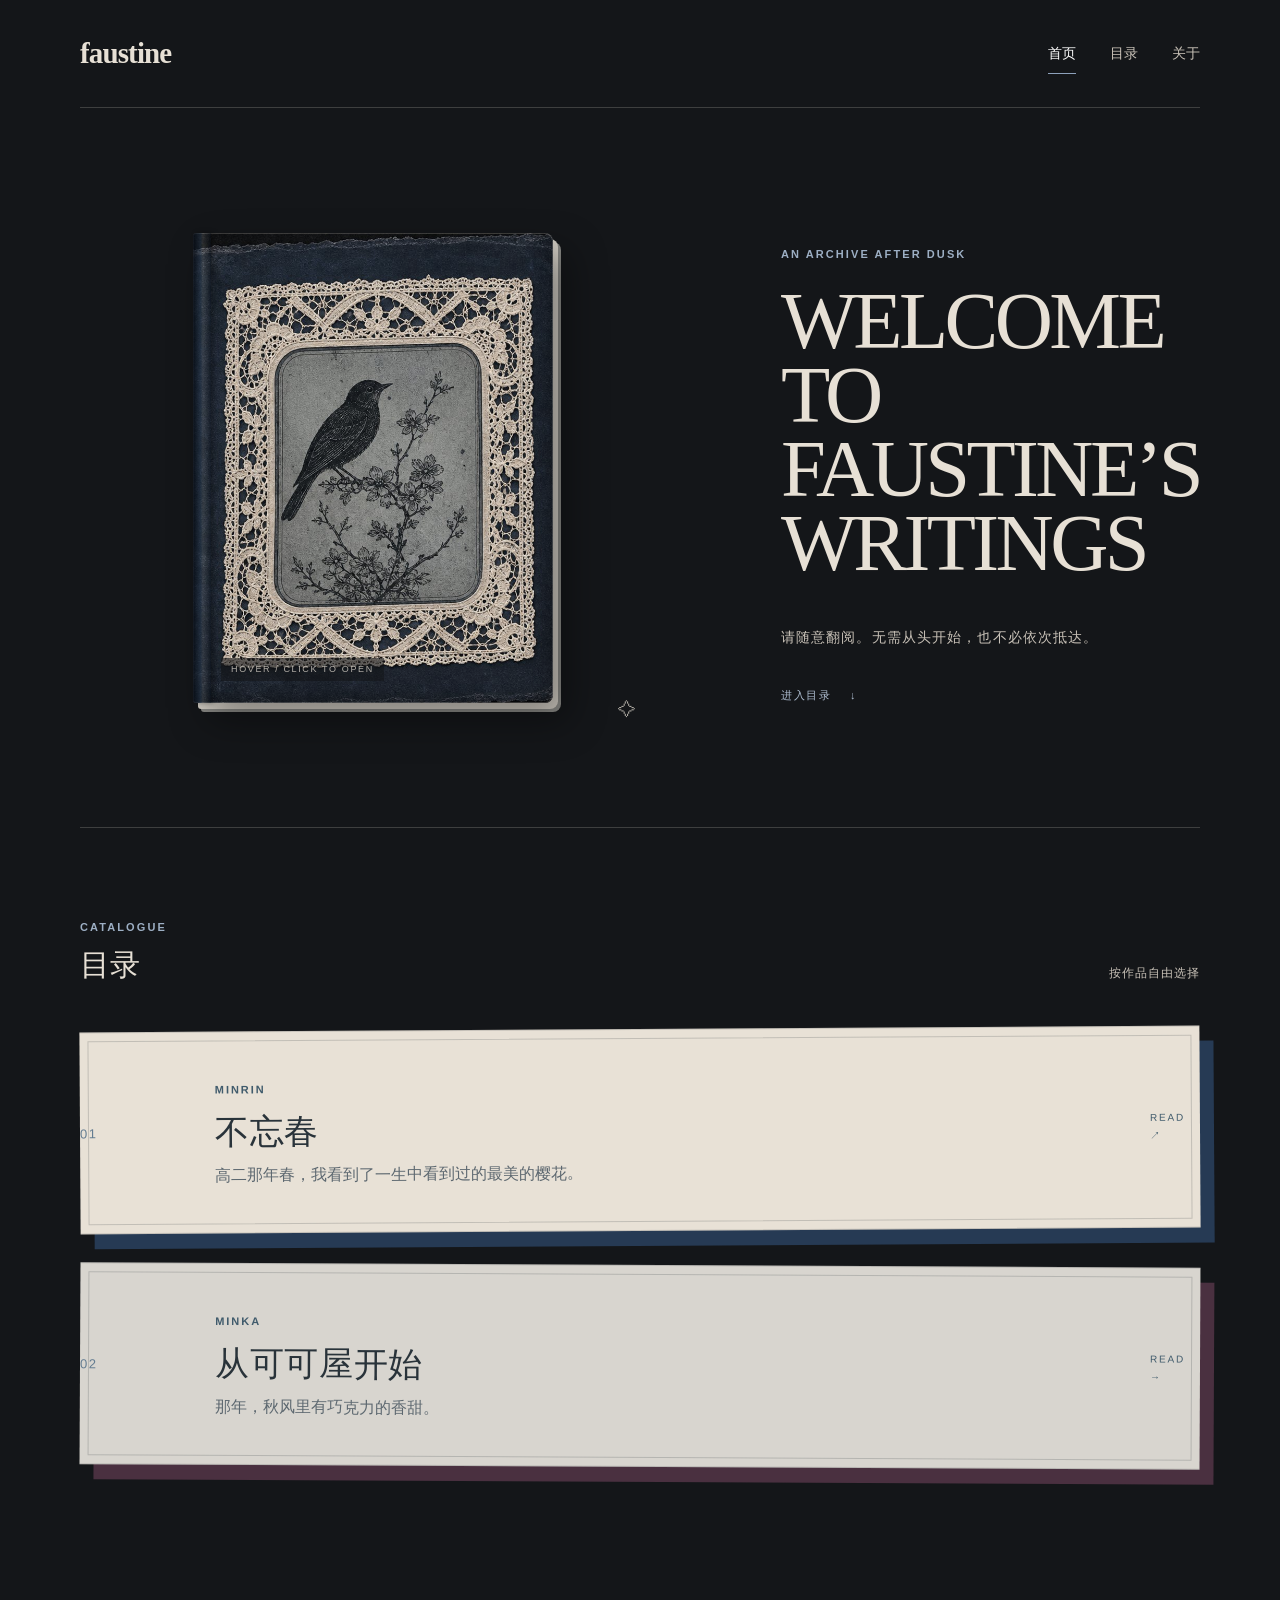
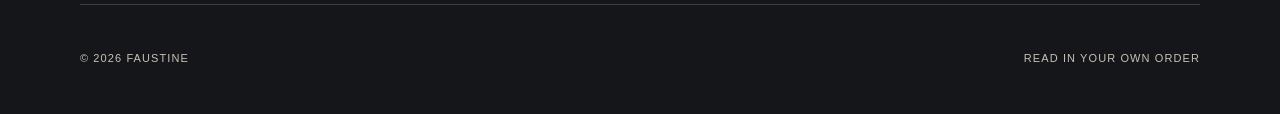
==== commit 1d88a3fd: "Clean published index.html" ====
--- a/index.html
+++ b/index.html
@@ -1,6 +1,3 @@
-Exit code: 0
-Wall time: 0.9 seconds
-Output:
 <!doctype html>
 <html lang="zh-CN">
 <head>
--- a/styles.css
+++ b/styles.css
@@ -1,3 +1,4 @@
+
 :root {
   --paper: #edf0f1;
   --paper-deep: #d8e0e4;
@@ -96,9 +97,17 @@
 .paper-card { position: relative; margin: 16px 0 18px; padding: 46px 42px; color: var(--ink); border: 0; background: #e8e1d6; box-shadow: 14px 15px 0 var(--night-blue); transform: rotate(-.35deg); transition: transform .25s ease, box-shadow .25s ease; }
 .paper-card::before { content: ""; position: absolute; inset: 8px; border: 1px solid rgba(41,51,58,.2); pointer-events: none; }
 .paper-card:hover { transform: rotate(0) translateY(-4px); box-shadow: 18px 21px 0 var(--night-blue); }
+.paper-card.cocoa-card { margin-top: 34px; background: #d8d5cf; box-shadow: 14px 15px 0 #4a3040; transform: rotate(.28deg); }
+.paper-card.cocoa-card:hover { transform: rotate(0) translateY(-4px); box-shadow: 18px 21px 0 #4a3040; }
 .paper-card .pairing { color: var(--blue-deep); }
 .paper-card .work-index { color: #637c91; }
 .paper-card .work-arrow { color: var(--blue-deep); font-size: 10px; letter-spacing: .18em; text-transform: uppercase; }
+.home-night .night-catalogue .paper-card { color: #29333a; }
+.home-night .night-catalogue .paper-card .work-info h3 { color: #29333a; }
+.home-night .night-catalogue .paper-card .work-info > p { color: #5d6870; }
+.home-night .night-catalogue .paper-card .pairing,
+.home-night .night-catalogue .paper-card .work-arrow { color: #405b6c; }
+.home-night .night-catalogue .paper-card:hover .work-info h3 { color: #405b6c; }
 .home-night footer { border-top-color: rgba(231,224,213,.2); color: var(--ivory-soft); }
 
 .latest, .catalogue { padding: 92px 0 118px; }
@@ -157,6 +166,33 @@
 .news-arrow { justify-self: end; font-size: 22px; }
 .newspaper-row:hover h2 { font-style: italic; }
 
+/* nocturnal editorial archive */
+.archive-night { --archive-ink: #15171a; --archive-paper: #e9e1d5; --archive-blue: #263a54; overflow-x: hidden; background: var(--archive-ink); color: var(--archive-paper); }
+.archive-night .site-header { border-bottom-color: rgba(233,225,213,.2); }
+.archive-night nav a { color: #bbb5ad; }
+.archive-night nav a:hover, .archive-night nav .active { color: #fff; }
+.archive-night nav .active::after { background: #96aac2; }
+.archive-editorial { width: min(1050px, calc(100% - 48px)); padding: 72px 0 125px; }
+.archive-masthead { border-top: 1px solid rgba(233,225,213,.5); border-bottom: 4px double rgba(233,225,213,.7); text-align: center; }
+.archive-masthead > p { margin: 11px 0 20px; color: #9dafc4; font: 600 10px/1 var(--sans); letter-spacing: .24em; text-transform: uppercase; }
+.archive-masthead h1 { margin: 0 0 28px; font: 400 clamp(56px, 9vw, 105px)/.9 var(--serif); letter-spacing: .1em; }
+.archive-masthead > div { display: flex; justify-content: space-between; padding: 9px 2px; border-top: 1px solid rgba(233,225,213,.35); color: #c8c1b7; font: 10px/1 var(--sans); letter-spacing: .16em; text-transform: uppercase; }
+.archive-gallery { display: grid; grid-template-columns: .92fr 1.08fr; gap: 42px; align-items: start; padding: 70px 20px 60px; }
+.archive-clipping { position: relative; min-width: 0; min-height: 420px; display: flex; flex-direction: column; justify-content: space-between; padding: 38px; color: #27313a; background: #e9e1d5; box-shadow: 17px 18px 0 #263a54; transition: transform .25s ease, box-shadow .25s ease; }
+.archive-clipping::before { content: ""; position: absolute; inset: 9px; border: 1px solid rgba(39,49,58,.28); pointer-events: none; }
+.archive-clipping::after { content: ""; position: absolute; top: -13px; left: 50%; width: 105px; height: 28px; background: rgba(184,177,163,.7); transform: translateX(-50%) rotate(-2deg); opacity: .62; }
+.archive-clipping:hover { transform: translateY(-7px) rotate(0); box-shadow: 23px 26px 0 #263a54; }
+.clipping-spring { margin-top: 42px; transform: rotate(-1deg); }
+.clipping-cocoa { background: #d8d4ce; box-shadow: 17px 18px 0 #4a3040; transform: rotate(.8deg); }
+.clipping-cocoa:hover { box-shadow: 23px 26px 0 #4a3040; }
+.clipping-number { color: #71889c; font: italic 39px/1 var(--serif); }
+.clipping-copy .pairing { color: #405b6c; }
+.clipping-copy h2 { margin: 15px 0 18px; font: 600 clamp(36px, 5vw, 64px)/1.12 var(--zh-sans); letter-spacing: .08em; }
+.clipping-copy p { max-width: 420px; margin: 0; color: #5d6870; font: 14px/1.9 var(--zh-sans); }
+.clipping-read { align-self: flex-end; margin-top: 45px; color: #405b6c; font: 600 9px/1 var(--sans); letter-spacing: .2em; text-transform: uppercase; }
+.archive-footnote { margin: 0; color: #aaa49b; font: 13px/1.8 var(--zh-sans); letter-spacing: .12em; text-align: center; }
+.archive-night footer { border-top-color: rgba(233,225,213,.2); color: #aaa49b; }
+
 .article-shell { width: min(760px, calc(100% - 48px)); padding: 70px 0 120px; }
 .back { display: inline-block; margin-bottom: 85px; color: var(--muted); font-size: 13px; }
 .article-shell header { padding-bottom: 42px; border-bottom: 1px solid var(--line); }
@@ -177,6 +213,29 @@
 .chapter-mark::after { content: ""; height: 1px; flex: 1; background: var(--line); }
 .scene-break { margin: 42px 0; color: var(--blue); text-align: center; font-size: 12px; }
 .story-end { margin: 90px 0 20px; color: var(--blue-deep); text-align: center; font: 500 12px/1 var(--sans); letter-spacing: .28em; text-transform: uppercase; }
+
+/* minka long-form feature */
+.cocoa-story { --cocoa-paper: #eee9df; --cocoa-ink: #292a2b; --cocoa-red: #6d4353; --cocoa-blue: #4d6477; overflow-x: hidden; background: var(--cocoa-paper); color: var(--cocoa-ink); }
+.cocoa-story .site-header { border-bottom-color: rgba(41,42,43,.22); }
+.cocoa-shell { width: min(940px, calc(100% - 48px)); }
+.cocoa-hero { position: relative; min-height: 570px; display: grid; grid-template-columns: .86fr 1.14fr; align-items: center; gap: 20px; overflow: hidden; padding: 28px 0 50px !important; border-top: 4px double rgba(41,42,43,.58); border-bottom: 1px solid rgba(41,42,43,.28) !important; }
+.cocoa-title { position: relative; z-index: 2; padding-left: 20px; }
+.cocoa-title .pairing { color: var(--cocoa-red); }
+.story-edition { margin: 45px 0 18px; color: var(--cocoa-blue); font: 600 9px/1 var(--sans); letter-spacing: .22em; text-transform: uppercase; }
+.cocoa-shell .cocoa-title h1 { margin: 0; color: #28292a; font: 600 clamp(52px, 8vw, 84px)/1.03 var(--zh-sans); letter-spacing: .06em; }
+.cocoa-title .dek { margin: 25px 0 0; color: #6b6661; font: 14px/1.9 var(--zh-sans); letter-spacing: .08em; }
+.cocoa-portrait { position: relative; align-self: end; margin: 0 -90px -52px -45px; }
+.cocoa-portrait::before { content: ""; position: absolute; z-index: -1; inset: 18% 8% 5% 18%; border-radius: 50%; background: rgba(123,95,105,.12); filter: blur(2px); }
+.cocoa-portrait img { display: block; width: 100%; max-height: 540px; object-fit: contain; object-position: bottom center; }
+.cocoa-portrait figcaption { position: absolute; right: 13%; bottom: 40px; color: var(--cocoa-red); font: 600 9px/1 var(--sans); letter-spacing: .2em; text-transform: uppercase; writing-mode: vertical-rl; }
+.chapter-ribbon { position: sticky; z-index: 5; top: 10px; display: flex; gap: 5px; overflow-x: auto; margin: 30px 0 76px; padding: 10px; background: rgba(238,233,223,.92); border-top: 1px solid rgba(41,42,43,.18); border-bottom: 1px solid rgba(41,42,43,.18); backdrop-filter: blur(9px); scrollbar-width: thin; }
+.chapter-ribbon a { flex: 0 0 auto; min-width: 36px; padding: 8px 10px; color: #65717a; font: 600 9px/1 var(--sans); letter-spacing: .12em; text-align: center; }
+.chapter-ribbon a:hover { color: #fff; background: var(--cocoa-red); }
+.cocoa-content { max-width: 720px; margin-inline: auto; font-size: 17px; line-height: 2.1; }
+.cocoa-content p { margin-bottom: 1.4em; }
+.cocoa-content .chapter-mark { margin: 100px -42px 52px; color: var(--cocoa-red); }
+.cocoa-content .chapter-mark::after { background: rgba(109,67,83,.28); }
+.cocoa-content .story-end { color: var(--cocoa-red); }
 
 footer { min-height: 110px; display: flex; align-items: center; justify-content: space-between; border-top: 1px solid var(--line); color: var(--muted); font-size: 11px; letter-spacing: .1em; text-transform: uppercase; }
 
@@ -218,8 +277,25 @@
   .newspaper-head h1 { font-size: 54px; }
   .newspaper-row { grid-template-columns: 42px minmax(0, 1fr) 28px; min-height: 88px; }
   .newspaper-row h2 { font-size: clamp(27px, 9vw, 38px); letter-spacing: .08em; }
+  .archive-editorial { width: min(100% - 28px, 1050px); padding-top: 52px; }
+  .archive-night .site-header nav, .cocoa-story .site-header nav { gap: 14px; }
+  .archive-masthead > p { white-space: normal; line-height: 1.6; }
+  .archive-masthead > div { gap: 16px; }
+  .archive-masthead h1 { font-size: clamp(48px, 17vw, 68px); }
+  .archive-gallery { grid-template-columns: 1fr; gap: 36px; padding: 55px 8px 65px; }
+  .archive-clipping, .clipping-spring, .clipping-cocoa { min-height: 335px; margin-top: 0; padding: 32px 28px; transform: rotate(0); }
+  .clipping-copy h2 { font-size: clamp(35px, 11vw, 49px); white-space: normal; }
+  .cocoa-shell { width: min(100% - 30px, 940px); }
+  .cocoa-hero { min-height: auto; grid-template-columns: 1fr; padding-top: 45px !important; }
+  .cocoa-title { padding: 0 8px; }
+  .cocoa-portrait { margin: -20px -25% -50px -15%; opacity: .87; }
+  .cocoa-portrait img { max-height: 390px; }
+  .cocoa-portrait figcaption { right: 20%; bottom: 60px; }
+  .chapter-ribbon { margin-bottom: 55px; }
+  .cocoa-content .chapter-mark { margin: 78px 0 40px; }
 }
 
 @media (prefers-reduced-motion: reduce) {
   .book-cover { transition-duration: .01ms; }
-}+}
+
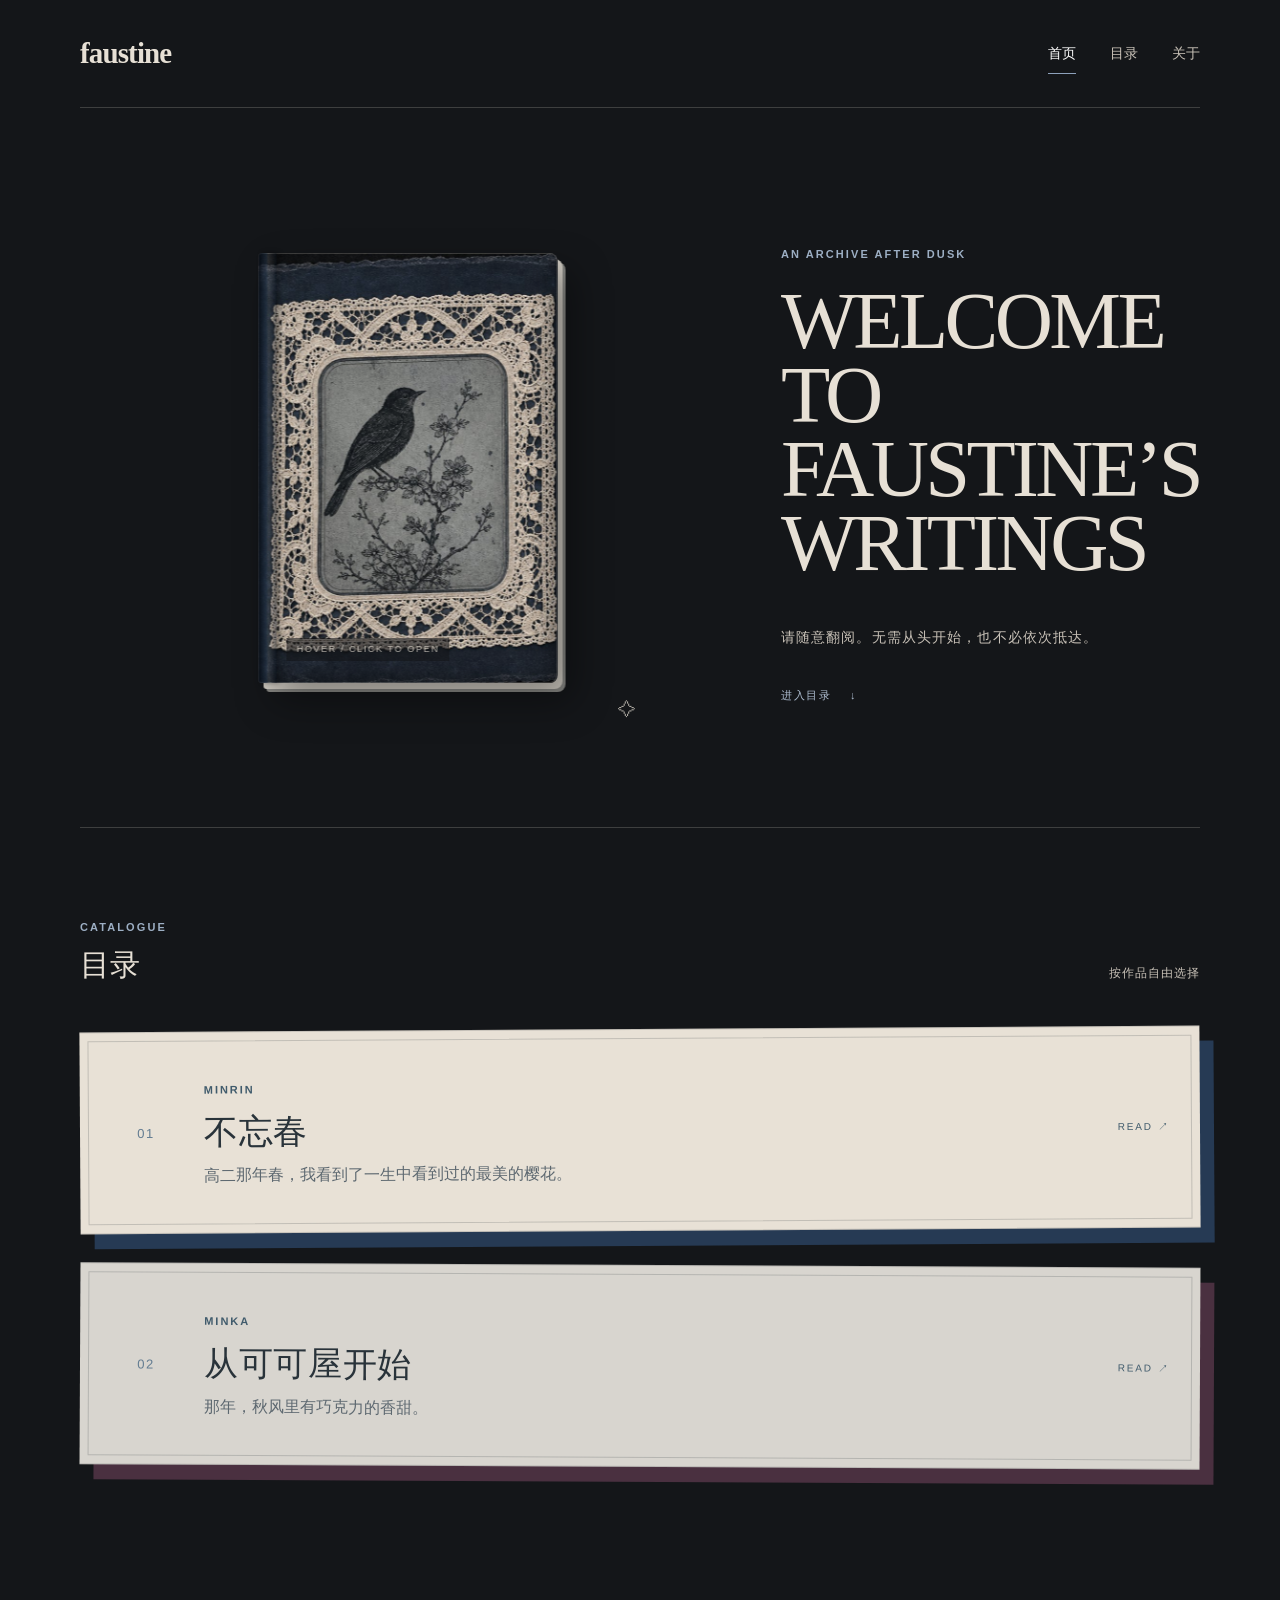
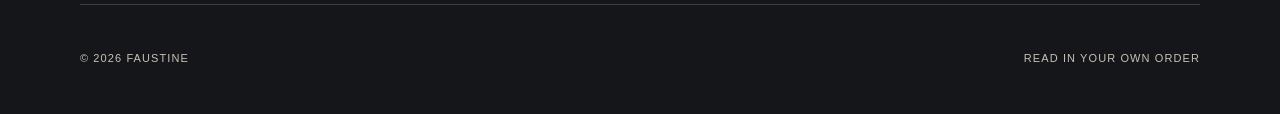
==== commit 29078a01: "Fix desktop layout in index.html" ====
--- a/index.html
+++ b/index.html
@@ -5,7 +5,7 @@
   <meta name="viewport" content="width=device-width, initial-scale=1">
   <meta name="description" content="faustine 的个人文章存档。请随意翻阅，从任何一篇、任何一句进入都可以。">
   <title>faustine — Welcome to Faustine’s Writings</title>
-  <link rel="stylesheet" href="styles.css">
+  <link rel="stylesheet" href="styles.css?v=10">
 </head>
 <body class="home-night">
   <header class="site-header">
@@ -61,7 +61,7 @@
           <h3>不忘春</h3>
           <p>高二那年春，我看到了一生中看到过的最美的樱花。</p>
         </div>
-        <span class="work-arrow">read ↗</span>
+        <span class="work-arrow"><span>read</span><span aria-hidden="true">↗</span></span>
       </a>
       <a class="work-card paper-card cocoa-card" href="posts/cocoa-house.html">
         <div class="work-index">02</div>
@@ -70,7 +70,7 @@
           <h3>从可可屋开始</h3>
           <p>那年，秋风里有巧克力的香甜。</p>
         </div>
-        <span class="work-arrow">read →</span>
+        <span class="work-arrow"><span>read</span><span aria-hidden="true">↗</span></span>
       </a>
     </section>
   </main>
--- a/styles.css
+++ b/styles.css
@@ -1,4 +1,3 @@
-
 :root {
   --paper: #edf0f1;
   --paper-deep: #d8e0e4;
@@ -52,9 +51,9 @@
 .home-night nav a:hover, .home-night nav .active { color: #fff; }
 .home-night nav .active::after { background: #8da1bb; }
 .editorial-hero { position: relative; min-height: 720px; grid-template-columns: 1.28fr .72fr; gap: 4%; border-bottom-color: rgba(231,224,213,.2); overflow: hidden; }
-.hero-art { position: relative; height: 610px; margin-left: -70px; }
-.book-stage { display: grid; place-items: center; perspective: 1900px; overflow: visible; }
-.keepsake-book { position: relative; display: block; width: min(100%, 720px); height: 470px; padding: 0; border: 0; color: inherit; background: transparent; cursor: pointer; transform: translateX(-25%); transform-style: preserve-3d; transition: transform .9s cubic-bezier(.2,.75,.2,1); }
+.hero-art { position: relative; height: 610px; margin-left: 0; }
+.book-stage { display: grid; place-items: center; padding-inline: 10px; perspective: 1900px; overflow: visible; }
+.keepsake-book { position: relative; display: block; width: min(94%, 620px); height: 430px; padding: 0; border: 0; color: inherit; background: transparent; cursor: pointer; transform: translateX(-25%); transform-style: preserve-3d; transition: transform .9s cubic-bezier(.2,.75,.2,1); }
 .book-spread { position: absolute; inset: 0; display: grid; grid-template-columns: 1fr 1fr; opacity: 0; transform: scale(.97); transition: opacity .3s ease, transform .8s ease; }
 .book-leaf { position: relative; display: flex; overflow: hidden; flex-direction: column; align-items: center; justify-content: center; color: #253345; background: #e8e1d6; box-shadow: 0 24px 55px rgba(0,0,0,.35), inset 0 0 50px rgba(75,91,110,.14); }
 .book-leaf::before, .book-leaf::after { content: ""; position: absolute; inset: 20px; border: 1px solid rgba(38,58,84,.35); pointer-events: none; }
@@ -123,6 +122,9 @@
 .work-info h3 { margin: 7px 0 9px; font: 500 34px/1.25 var(--zh-sans); letter-spacing: .02em; }
 .work-info > p { margin: 0; color: var(--muted); font-family: var(--zh-sans); }
 .work-arrow { color: var(--blue); font-size: 22px; }
+.night-catalogue .paper-card { grid-template-columns: 72px minmax(0, 1fr) 96px; gap: 22px; padding: 42px 30px; }
+.night-catalogue .paper-card .work-index { justify-self: center; }
+.night-catalogue .paper-card .work-arrow { display: inline-flex; align-items: center; justify-self: end; gap: .55em; white-space: nowrap; }
 .pairing { display: inline-block; margin: 0; color: var(--blue-deep); font: 600 11px/1.4 var(--sans); letter-spacing: .18em; text-transform: uppercase; }
 .post-card { display: grid; grid-template-columns: 120px 1fr; padding: 42px 0; border-top: 1px solid var(--line); border-bottom: 1px solid var(--line); }
 .post-number { color: var(--blue); font: italic 38px var(--serif); }
@@ -167,7 +169,7 @@
 .newspaper-row:hover h2 { font-style: italic; }
 
 /* nocturnal editorial archive */
-.archive-night { --archive-ink: #15171a; --archive-paper: #e9e1d5; --archive-blue: #263a54; overflow-x: hidden; background: var(--archive-ink); color: var(--archive-paper); }
+.archive-night { --archive-ink: #15171a; --archive-paper: #e9e1d5; --archive-blue: #263a54; overflow-x: hidden; background: radial-gradient(circle at 50% 16%, rgba(52,70,91,.16), transparent 28%), var(--archive-ink); color: var(--archive-paper); }
 .archive-night .site-header { border-bottom-color: rgba(233,225,213,.2); }
 .archive-night nav a { color: #bbb5ad; }
 .archive-night nav a:hover, .archive-night nav .active { color: #fff; }
@@ -175,19 +177,23 @@
 .archive-editorial { width: min(1050px, calc(100% - 48px)); padding: 72px 0 125px; }
 .archive-masthead { border-top: 1px solid rgba(233,225,213,.5); border-bottom: 4px double rgba(233,225,213,.7); text-align: center; }
 .archive-masthead > p { margin: 11px 0 20px; color: #9dafc4; font: 600 10px/1 var(--sans); letter-spacing: .24em; text-transform: uppercase; }
-.archive-masthead h1 { margin: 0 0 28px; font: 400 clamp(56px, 9vw, 105px)/.9 var(--serif); letter-spacing: .1em; }
+.archive-masthead h1 { display: flex; align-items: baseline; justify-content: center; gap: .16em; margin: 0 0 30px; line-height: .9; }
+.toc-zh { font-family: "Songti SC", STSong, "Noto Serif CJK SC", "Noto Serif SC", SimSun, serif; font-size: clamp(62px, 9vw, 112px); font-weight: 400; letter-spacing: .08em; text-shadow: 1px 1px 0 rgba(157,175,196,.25); }
+.toc-divider { color: #71869e; font: 300 clamp(38px, 5vw, 62px)/1 "Bodoni 72", Didot, serif; transform: translateY(-.06em); }
+.toc-en { color: #d9d3ca; font: italic 400 clamp(50px, 7.2vw, 92px)/.8 "Bodoni 72 Smallcaps", "Bodoni 72", Didot, "Baskerville Display PT", Baskerville, Georgia, serif; letter-spacing: -.045em; }
 .archive-masthead > div { display: flex; justify-content: space-between; padding: 9px 2px; border-top: 1px solid rgba(233,225,213,.35); color: #c8c1b7; font: 10px/1 var(--sans); letter-spacing: .16em; text-transform: uppercase; }
 .archive-gallery { display: grid; grid-template-columns: .92fr 1.08fr; gap: 42px; align-items: start; padding: 70px 20px 60px; }
 .archive-clipping { position: relative; min-width: 0; min-height: 420px; display: flex; flex-direction: column; justify-content: space-between; padding: 38px; color: #27313a; background: #e9e1d5; box-shadow: 17px 18px 0 #263a54; transition: transform .25s ease, box-shadow .25s ease; }
 .archive-clipping::before { content: ""; position: absolute; inset: 9px; border: 1px solid rgba(39,49,58,.28); pointer-events: none; }
 .archive-clipping::after { content: ""; position: absolute; top: -13px; left: 50%; width: 105px; height: 28px; background: rgba(184,177,163,.7); transform: translateX(-50%) rotate(-2deg); opacity: .62; }
+.clipping-ornament { position: absolute; top: 27px; right: 34px; color: rgba(64,91,108,.5); font: 28px/1 Georgia, serif; }
 .archive-clipping:hover { transform: translateY(-7px) rotate(0); box-shadow: 23px 26px 0 #263a54; }
 .clipping-spring { margin-top: 42px; transform: rotate(-1deg); }
 .clipping-cocoa { background: #d8d4ce; box-shadow: 17px 18px 0 #4a3040; transform: rotate(.8deg); }
 .clipping-cocoa:hover { box-shadow: 23px 26px 0 #4a3040; }
 .clipping-number { color: #71889c; font: italic 39px/1 var(--serif); }
 .clipping-copy .pairing { color: #405b6c; }
-.clipping-copy h2 { margin: 15px 0 18px; font: 600 clamp(36px, 5vw, 64px)/1.12 var(--zh-sans); letter-spacing: .08em; }
+.clipping-copy h2 { margin: 15px 0 18px; font: 500 clamp(36px, 5vw, 64px)/1.12 "Songti SC", STSong, "Noto Serif SC", SimSun, serif; letter-spacing: .08em; }
 .clipping-copy p { max-width: 420px; margin: 0; color: #5d6870; font: 14px/1.9 var(--zh-sans); }
 .clipping-read { align-self: flex-end; margin-top: 45px; color: #405b6c; font: 600 9px/1 var(--sans); letter-spacing: .2em; text-transform: uppercase; }
 .archive-footnote { margin: 0; color: #aaa49b; font: 13px/1.8 var(--zh-sans); letter-spacing: .12em; text-align: center; }
@@ -224,18 +230,21 @@
 .story-edition { margin: 45px 0 18px; color: var(--cocoa-blue); font: 600 9px/1 var(--sans); letter-spacing: .22em; text-transform: uppercase; }
 .cocoa-shell .cocoa-title h1 { margin: 0; color: #28292a; font: 600 clamp(52px, 8vw, 84px)/1.03 var(--zh-sans); letter-spacing: .06em; }
 .cocoa-title .dek { margin: 25px 0 0; color: #6b6661; font: 14px/1.9 var(--zh-sans); letter-spacing: .08em; }
-.cocoa-portrait { position: relative; align-self: end; margin: 0 -90px -52px -45px; }
+.cocoa-portrait { position: relative; min-width: 0; align-self: end; margin: 0 0 -52px; padding-right: 20px; }
 .cocoa-portrait::before { content: ""; position: absolute; z-index: -1; inset: 18% 8% 5% 18%; border-radius: 50%; background: rgba(123,95,105,.12); filter: blur(2px); }
-.cocoa-portrait img { display: block; width: 100%; max-height: 540px; object-fit: contain; object-position: bottom center; }
-.cocoa-portrait figcaption { position: absolute; right: 13%; bottom: 40px; color: var(--cocoa-red); font: 600 9px/1 var(--sans); letter-spacing: .2em; text-transform: uppercase; writing-mode: vertical-rl; }
-.chapter-ribbon { position: sticky; z-index: 5; top: 10px; display: flex; gap: 5px; overflow-x: auto; margin: 30px 0 76px; padding: 10px; background: rgba(238,233,223,.92); border-top: 1px solid rgba(41,42,43,.18); border-bottom: 1px solid rgba(41,42,43,.18); backdrop-filter: blur(9px); scrollbar-width: thin; }
+.cocoa-portrait img { display: block; width: 100%; max-width: 100%; height: auto; max-height: 540px; object-fit: contain; object-position: bottom center; }
+.chapter-ribbon { position: static; display: flex; gap: 5px; overflow-x: auto; margin: 30px 0 76px; padding: 10px; background: transparent; border-top: 1px solid rgba(41,42,43,.18); border-bottom: 1px solid rgba(41,42,43,.18); scrollbar-width: thin; }
 .chapter-ribbon a { flex: 0 0 auto; min-width: 36px; padding: 8px 10px; color: #65717a; font: 600 9px/1 var(--sans); letter-spacing: .12em; text-align: center; }
-.chapter-ribbon a:hover { color: #fff; background: var(--cocoa-red); }
+.chapter-ribbon a:hover, .chapter-ribbon a.active { color: #fff; background: var(--cocoa-red); }
 .cocoa-content { max-width: 720px; margin-inline: auto; font-size: 17px; line-height: 2.1; }
 .cocoa-content p { margin-bottom: 1.4em; }
-.cocoa-content .chapter-mark { margin: 100px -42px 52px; color: var(--cocoa-red); }
+.cocoa-content .chapter-mark { margin: 0 -42px 52px; color: var(--cocoa-red); }
 .cocoa-content .chapter-mark::after { background: rgba(109,67,83,.28); }
 .cocoa-content .story-end { color: var(--cocoa-red); }
+.story-chapter[hidden] { display: none; }
+.chapter-turn { display: grid; grid-template-columns: 1fr 1fr; gap: 20px; margin-top: 80px; padding-top: 25px; border-top: 1px solid rgba(41,42,43,.22); }
+.chapter-turn a { color: var(--cocoa-blue); font: 600 10px/1.5 var(--sans); letter-spacing: .1em; }
+.chapter-next { text-align: right; }
 
 footer { min-height: 110px; display: flex; align-items: center; justify-content: space-between; border-top: 1px solid var(--line); color: var(--muted); font-size: 11px; letter-spacing: .1em; text-transform: uppercase; }
 
@@ -272,27 +281,46 @@
   .spark-b { display: none; }
   .night-catalogue { padding-top: 80px; }
   .paper-card { padding: 34px 24px; box-shadow: 9px 10px 0 var(--night-blue); }
+  .night-catalogue .paper-card { grid-template-columns: 38px minmax(0, 1fr) 56px; gap: 10px; padding: 34px 18px; }
   .newspaper-shell { width: min(100% - 28px, 980px); padding-top: 52px; }
   .newspaper-head { margin-bottom: 38px; }
   .newspaper-head h1 { font-size: 54px; }
   .newspaper-row { grid-template-columns: 42px minmax(0, 1fr) 28px; min-height: 88px; }
   .newspaper-row h2 { font-size: clamp(27px, 9vw, 38px); letter-spacing: .08em; }
-  .archive-editorial { width: min(100% - 28px, 1050px); padding-top: 52px; }
+  .archive-editorial { width: min(100% - 24px, 1050px); padding-top: 42px; }
   .archive-night .site-header nav, .cocoa-story .site-header nav { gap: 14px; }
   .archive-masthead > p { white-space: normal; line-height: 1.6; }
   .archive-masthead > div { gap: 16px; }
-  .archive-masthead h1 { font-size: clamp(48px, 17vw, 68px); }
-  .archive-gallery { grid-template-columns: 1fr; gap: 36px; padding: 55px 8px 65px; }
-  .archive-clipping, .clipping-spring, .clipping-cocoa { min-height: 335px; margin-top: 0; padding: 32px 28px; transform: rotate(0); }
-  .clipping-copy h2 { font-size: clamp(35px, 11vw, 49px); white-space: normal; }
+  .archive-masthead { position: relative; padding: 12px 18px 0; }
+  .archive-masthead::before, .archive-masthead::after { content: "✦"; position: absolute; top: 50%; color: rgba(157,175,196,.6); font-size: 10px; }
+  .archive-masthead::before { left: 8px; }
+  .archive-masthead::after { right: 8px; }
+  .archive-masthead h1 { gap: .1em; margin-bottom: 26px; padding: 8px 0 4px; }
+  .toc-zh { font-size: clamp(44px, 13vw, 56px); letter-spacing: .06em; }
+  .toc-divider { font-size: clamp(22px, 6vw, 28px); }
+  .toc-en { font-size: clamp(38px, 11vw, 48px); }
+  .archive-gallery { grid-template-columns: 1fr; gap: 32px; padding: 52px 6px 62px; }
+  .archive-clipping, .clipping-spring, .clipping-cocoa { width: calc(100% - 12px); min-height: 310px; margin-top: 0; padding: 34px 30px; transform: rotate(-.35deg); box-shadow: 10px 12px 0 #263a54; }
+  .clipping-cocoa { transform: rotate(.35deg); box-shadow: 10px 12px 0 #4a3040; }
+  .archive-clipping::before { inset: 7px; border-style: double; border-width: 3px; }
+  .archive-clipping::after { width: 82px; height: 22px; top: -10px; }
+  .clipping-number { font-size: 33px; }
+  .clipping-ornament { top: 25px; right: 27px; font-size: 24px; }
+  .clipping-copy h2 { font-size: clamp(38px, 11.2vw, 50px); font-weight: 500; white-space: normal; overflow-wrap: anywhere; }
+  .clipping-copy p { font-family: "Songti SC", STSong, SimSun, serif; font-size: 13px; }
+  .archive-masthead > div span:last-child { font-size: 0; }
+  .archive-masthead > div span:last-child::after { content: "after dusk"; font-size: 10px; }
+  .archive-night .site-header { gap: 18px; }
+  .archive-night .brand { font-size: 25px; }
+  .archive-night .site-header nav { gap: 11px; font-size: 12px; }
   .cocoa-shell { width: min(100% - 30px, 940px); }
   .cocoa-hero { min-height: auto; grid-template-columns: 1fr; padding-top: 45px !important; }
   .cocoa-title { padding: 0 8px; }
-  .cocoa-portrait { margin: -20px -25% -50px -15%; opacity: .87; }
-  .cocoa-portrait img { max-height: 390px; }
-  .cocoa-portrait figcaption { right: 20%; bottom: 60px; }
+  .cocoa-portrait { width: 100%; margin: -20px 0 -50px; padding-right: 28px; opacity: .87; }
+  .cocoa-portrait img { width: 84%; margin-inline: auto; max-height: 410px; object-position: center bottom; }
   .chapter-ribbon { margin-bottom: 55px; }
-  .cocoa-content .chapter-mark { margin: 78px 0 40px; }
+  .cocoa-content .chapter-mark { margin: 0 0 40px; }
+  .chapter-turn { margin-top: 60px; }
 }
 
 @media (prefers-reduced-motion: reduce) {
